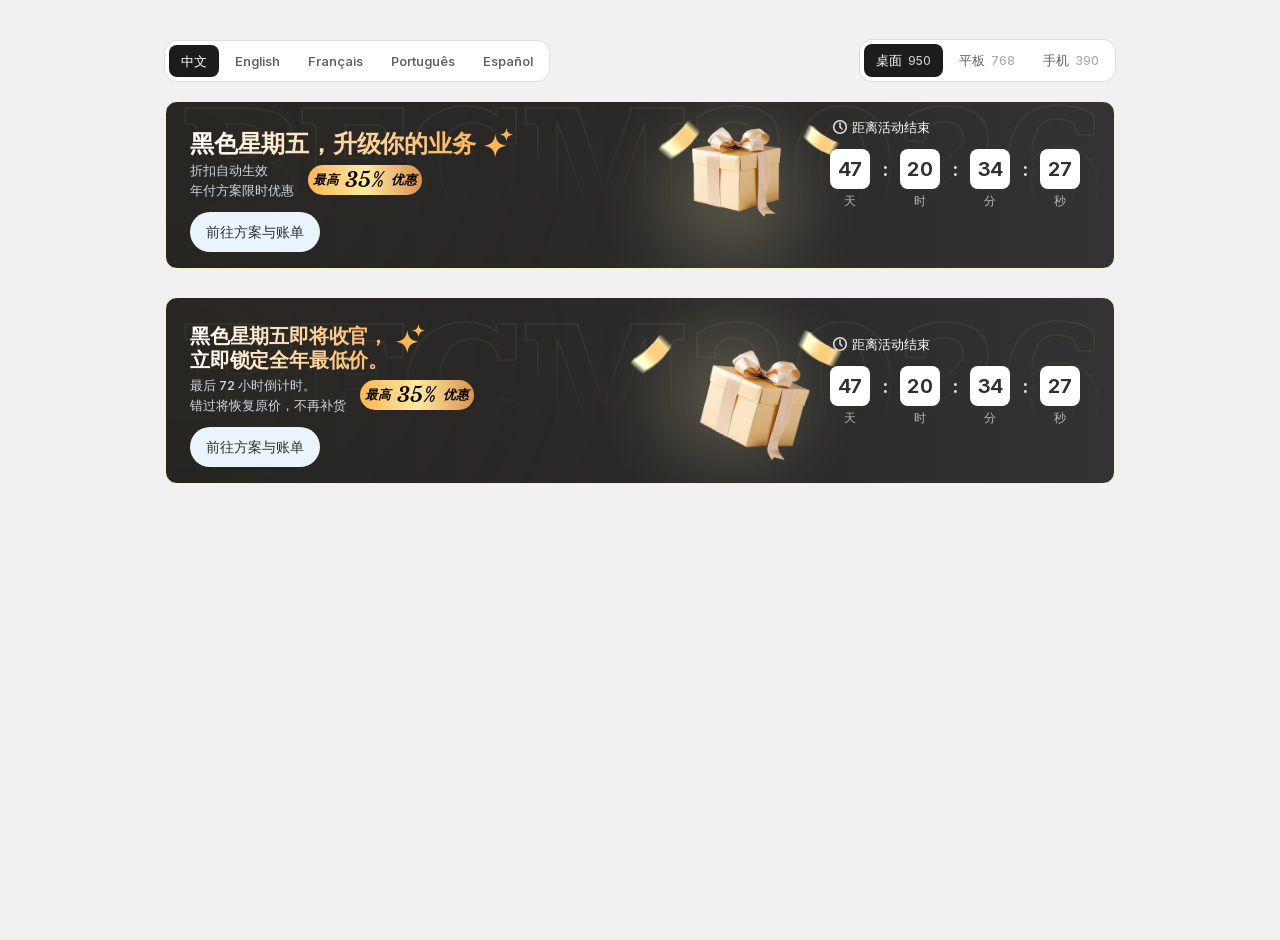
==== banner.html @ 5d7c4c46 "Serve the BFCM landing page at / and keep the countdown banner. Vercel publishes the repository root" ====
<!DOCTYPE html>
<html lang="zh-Hans">
<head>
  <meta charset="utf-8">
  <meta name="viewport" content="width=device-width, initial-scale=1">
  <title>BFCM 2026</title>
  <link rel="stylesheet" href="assets/fonts/fonts.css">
  <style>
    :root {
      --page: #f1f1f1;
      --ink: #1c1c1c;
      --ink-2: #333333;
      --text: #303030;
      --muted: #b5b5b5;
      --sub-cool: #cbd5e1;
      --colon: #e3e3e3;
      --gold: #ffb657;
      --gold-mid: #ffe99d;
      --gold-deep: #db9350;
      --font: Inter, "PingFang SC", "Hiragino Sans GB", "Noto Sans SC", "Microsoft YaHei", sans-serif;
    }

    * { box-sizing: border-box; }

    body {
      margin: 0;
      min-height: 100vh;
      background: var(--page);
      color: var(--text);
      font-family: var(--font);
      -webkit-font-smoothing: antialiased;
      -moz-osx-font-smoothing: grayscale;
    }

    .sr-only {
      position: absolute;
      width: 1px;
      height: 1px;
      padding: 0;
      margin: -1px;
      overflow: hidden;
      clip: rect(0, 0, 0, 0);
      white-space: nowrap;
      border: 0;
    }

    .chrome,
    .page {
      width: min(950px, calc(100% - 32px));
      margin-left: auto;
      margin-right: auto;
    }

    .chrome { margin-top: 40px; }

    .page {
      margin-top: 20px;
      padding-bottom: 72px;
    }

    .page[data-adapt="tablet"] { width: min(768px, calc(100% - 32px)); }
    .page[data-adapt="mobile"] { width: min(390px, calc(100% - 32px)); }

    .toolbar {
      display: flex;
      flex-wrap: wrap;
      align-items: center;
      justify-content: space-between;
      gap: 12px 16px;
    }

    .tabs {
      display: flex;
      flex-wrap: nowrap;
      gap: 4px;
      width: max-content;
      max-width: 100%;
      margin: 0;
      padding: 4px;
      overflow-x: auto;
      background: #fff;
      border-radius: 12px;
      box-shadow: 0 0 0 1px rgba(0, 0, 0, 0.08);
      scrollbar-width: none;
    }

    .tabs::-webkit-scrollbar { display: none; }

    .tabs button {
      appearance: none;
      border: 0;
      background: transparent;
      color: #616161;
      font-family: inherit;
      font-weight: 550;
      font-size: 13px;
      line-height: 20px;
      flex: none;
      padding: 6px 12px;
      border-radius: 8px;
      cursor: pointer;
    }

    .tabs button:hover:not([aria-selected="true"]) {
      background: rgba(0, 0, 0, 0.05);
      color: var(--text);
    }

    .tabs button[aria-selected="true"] {
      background: var(--ink);
      color: #fff;
    }

    .adapt-size {
      margin-left: 6px;
      font-weight: 450;
      font-size: 12px;
      letter-spacing: 0;
      opacity: 0.55;
    }

    .tabs button[aria-selected="true"] .adapt-size { opacity: 0.78; }

    .tabs button:focus-visible {
      outline: 2px solid var(--ink);
      outline-offset: 2px;
    }

    .stack {
      display: flex;
      flex-direction: column;
      gap: 28px;
    }

    .banner {
      container-type: inline-size;
      container-name: banner;
      position: relative;
      overflow: hidden;
      border-radius: 12px;
      border: 1px solid #fff0bf;
      background: linear-gradient(90deg, #1c1c1c 0%, #333333 100%);
    }

    .glow {
      position: absolute;
      pointer-events: none;
      z-index: 0;
    }

    .glow-left {
      width: 780px;
      height: 780px;
      left: -340px;
      top: -300px;
    }

    .glow-center {
      width: 240px;
      height: 240px;
      left: 42%;
      top: -30px;
    }

    .watermark {
      position: absolute;
      z-index: 1;
      left: 50%;
      top: -4.1cqw;
      transform: translateX(-50%);
      margin: 0;
      font-family: Kameron, "Times New Roman", serif;
      font-weight: 700;
      font-size: 19.035cqw;
      line-height: 1.2;
      letter-spacing: -0.037em;
      white-space: nowrap;
      color: transparent;
      -webkit-text-stroke: 0.22cqw #ffffa2;
      opacity: 0.06;
      pointer-events: none;
      user-select: none;
      -webkit-mask-image: linear-gradient(to bottom, #000 0%, #000 18.6%, transparent 71.5%);
      mask-image: linear-gradient(to bottom, #000 0%, #000 18.6%, transparent 71.5%);
    }

    .banner-b .watermark { top: -2cqw; }

    .banner-body {
      position: relative;
      z-index: 3;
      display: flex;
      flex-direction: column;
      align-items: flex-start;
      gap: 12px;
      padding: 16px;
    }

    .copy {
      position: relative;
      z-index: 3;
      display: flex;
      flex-direction: column;
      align-items: flex-start;
      width: 100%;
      max-width: 100%;
      min-width: 0;
    }

    .art {
      position: relative;
      z-index: 2;
      width: 100%;
      height: 140px;
      pointer-events: none;
    }

    .title-line {
      display: flex;
      align-items: flex-start;
      gap: 8px;
      min-width: 0;
      max-width: 100%;
    }

    .title {
      margin: 0;
      min-width: 0;
      font-weight: 700;
      font-size: 24px;
      line-height: 32px;
      letter-spacing: -0.2px;
      background: linear-gradient(90deg, #ffffff 0%, var(--gold) 100%);
      -webkit-background-clip: text;
      background-clip: text;
      -webkit-text-fill-color: transparent;
      color: transparent;
    }

    .banner-b .title {
      font-weight: 650;
      font-size: 20px;
      line-height: 24px;
      white-space: pre-line;
    }

    .sparkle {
      display: block;
      width: 29px;
      height: 29px;
      flex: none;
    }

    .offer-row {
      display: flex;
      flex-wrap: wrap;
      align-items: center;
      justify-content: flex-start;
      gap: 14px;
      width: 100%;
      max-width: 100%;
      min-width: 0;
    }

    .banner-b .offer-row { margin-top: 3px; }

    .sub {
      margin: 0;
      display: block;
      flex: 0 1 auto;
      width: auto;
      max-width: 100%;
      min-width: 0;
      color: #cbd5e1;
      font-weight: 550;
      font-size: 13px;
      line-height: 20px;
    }

    .sub-line {
      display: block;
      max-width: 100%;
      min-width: 0;
    }

    @container banner (min-width: 700px) {
      .offer-row { flex-wrap: nowrap; }
    }

    .offer {
      display: inline-flex;
      align-items: center;
      justify-content: center;
      flex: none;
      gap: 6.316px;
      padding: 1.263px 5.053px;
      border-radius: 18.316px;
      background: linear-gradient(90deg, var(--gold) 0%, var(--gold-mid) 50%, var(--gold-deep) 100%);
      color: #000;
      font-family: "Libre Baskerville", "Songti SC", "Noto Serif SC", serif;
      font-style: italic;
      font-weight: 700;
      font-size: 12.632px;
      line-height: 28.421px;
      white-space: nowrap;
    }

    .offer span:empty { display: none; }

    .offer-num {
      font-size: 20.211px;
      line-height: 28.421px;
    }

    .gift,
    .piece {
      position: absolute;
      display: block;
      object-fit: contain;
    }

    .gift {
      left: 50%;
      top: 50%;
      width: 120px;
      height: 120px;
      transform: translate(-50%, -50%);
    }

    .banner-b .gift {
      width: 128px;
      height: 128px;
      transform: translate(-50%, -50%) rotate(15deg);
    }

    .piece-a {
      left: calc(50% - 74px);
      top: 22px;
      width: 42px;
      height: 40px;
    }

    .piece-b {
      left: calc(50% + 28px);
      top: 16px;
      width: 36.12px;
      height: 33.98px;
      transform: rotate(75deg);
    }

    .banner-b .piece-b {
      width: 43.46px;
      height: 40.88px;
    }

    .timer {
      position: relative;
      z-index: 3;
      display: flex;
      flex-direction: column;
      gap: 12px;
      width: max-content;
      max-width: 100%;
    }

    .timer-label {
      display: flex;
      align-items: center;
      gap: 2px;
      color: #fff;
      font-weight: 550;
      font-size: 13px;
      line-height: 20px;
      white-space: nowrap;
    }

    .timer-label img {
      width: 20px;
      height: 20px;
      flex: none;
    }

    .clock {
      display: flex;
      flex-direction: column;
      gap: 4px;
    }

    .ticks,
    .units {
      display: grid;
      grid-template-columns: 40px 30px 40px 30px 40px 30px 40px;
      align-items: center;
    }

    .tick {
      display: grid;
      place-items: center;
      width: 40px;
      height: 40px;
      border-radius: 8px;
      background: #fff;
      color: var(--text);
      font-weight: 650;
      font-size: 20px;
      line-height: 24px;
      letter-spacing: -0.2px;
      font-variant-numeric: tabular-nums;
    }

    .colon {
      text-align: center;
      color: var(--colon);
      font-weight: 650;
      font-size: 20px;
      line-height: 24px;
      letter-spacing: -0.2px;
    }

    .units span {
      text-align: center;
      color: var(--muted);
      font-weight: 450;
      font-size: 12px;
      line-height: 16px;
    }

    @container banner (max-width: 699px) {
      .ticks,
      .units {
        grid-template-columns: 34px 16px 34px 16px 34px 16px 34px;
      }

      .tick {
        width: 34px;
        height: 34px;
        font-size: 16px;
        border-radius: 7px;
      }

      .colon { font-size: 16px; }

      .art {
        position: absolute;
        top: auto;
        left: auto;
        right: 0;
        bottom: 0;
        width: 180px;
        height: 140px;
      }

      .banner-b .art { right: 8px; bottom: 18px; }
    }

    @container banner (min-width: 700px) and (max-width: 919px) {
      .banner-body {
        display: grid;
        grid-template-columns: minmax(0, 1fr) 108px 250px;
        grid-template-areas: "copy art timer";
        align-items: center;
        column-gap: 10px;
        row-gap: 0;
        padding: 18px 16px 18px 20px;
      }

      .copy { grid-area: copy; width: auto; }
      .banner-b .copy { padding-right: 8px; }
      .art {
        grid-area: art;
        width: 108px;
        height: 120px;
        justify-self: center;
      }
      .timer { grid-area: timer; justify-self: end; }

      .gift { width: 100px; height: 100px; }
      .banner-b .gift { width: 108px; height: 108px; }

      .piece-a {
        left: -4px;
        top: 22px;
        width: 32px;
        height: 30px;
      }

      .piece-b {
        left: auto;
        right: -6px;
        top: 10px;
        width: 30px;
        height: 28px;
      }

      .banner-b .piece-b { width: 34px; height: 32px; }
    }

    @container banner (min-width: 920px) {
      .banner-body {
        display: block;
        min-height: 124px;
        padding: 26px 24px 16px;
      }

      .banner-b .banner-body { min-height: 163px; }

      .banner-a .copy { max-width: 454px; }
      .banner-b .copy { max-width: 428px; }
      .banner-a .title { white-space: nowrap; }

      .glow-left {
        width: 982px;
        height: 982px;
        left: -467px;
        top: -434px;
      }

      .glow-center {
        width: 288px;
        height: 288px;
        left: 419px;
        top: -48px;
      }

      .art {
        position: absolute;
        inset: 0;
        width: auto;
        height: auto;
      }

      .timer {
        position: absolute;
        top: 15px;
        right: 34px;
        width: 250px;
      }

      .banner-b .timer { top: 36px; }

      .banner-a .gift {
        left: 506px;
        top: 3px;
        width: 128px;
        height: 128px;
        transform: none;
      }

      .banner-a .piece-a {
        left: 492px;
        top: 18px;
        width: 42px;
        height: 40px;
        transform: none;
      }

      .banner-a .piece-b {
        left: 637.42px;
        top: 21.15px;
        right: auto;
        width: 36.12px;
        height: 33.98px;
        transform: rotate(75deg);
      }

      .banner-b .gift {
        left: 517.44px;
        top: 30.18px;
        width: 143.98px;
        height: 143.98px;
        transform: rotate(15deg);
      }

      .banner-b .piece-a {
        left: 464px;
        top: 36px;
        width: 42px;
        height: 40px;
        transform: none;
      }

      .banner-b .piece-b {
        left: 632.13px;
        top: 29.84px;
        right: auto;
        width: 43.46px;
        height: 40.88px;
        transform: rotate(75deg);
      }
    }

    .banner-cta {
      appearance: none;
      position: relative;
      z-index: 4;
      display: inline-block;
      max-width: 100%;
      margin-top: 12px;
      padding: 10px 16px;
      border: 0;
      border-radius: 999px;
      background: #eaf4ff;
      color: #303030;
      font-family: inherit;
      font-weight: 550;
      font-size: 14px;
      line-height: 20px;
      text-align: center;
      white-space: normal;
      cursor: pointer;
    }

    .banner-cta:hover { background: #dcedff; }

    .banner-cta:focus-visible {
      outline: 2px solid #ffb657;
      outline-offset: 2px;
    }

    @container banner (max-width: 420px) {
      .banner-cta { margin-top: 10px; margin-bottom: 6px; }
    }

    body.modal-open { overflow: hidden; }

    .modal {
      position: fixed;
      inset: 0;
      z-index: 30;
      display: grid;
      place-items: center;
      padding: 16px;
    }

    .modal[hidden] { display: none; }

    .modal-backdrop {
      position: absolute;
      inset: 0;
      background: rgba(12, 12, 12, 0.62);
    }

    .modal-panel {
      container-type: inline-size;
      container-name: modal;
      position: relative;
      z-index: 1;
      display: flex;
      flex-direction: column;
      width: min(620px, 100%);
      max-height: calc(100vh - 32px);
      max-height: calc(100dvh - 32px);
      overflow: hidden;
      border-radius: 20px;
      background: linear-gradient(180deg, #1a1a1a 0%, #353535 100%);
      box-shadow:
        0 20px 20px -8px rgba(26, 26, 26, 0.28),
        inset 0 1px 0 rgba(204, 204, 204, 0.5),
        inset 0 -1px 0 rgba(0, 0, 0, 0.17),
        inset 1px 0 0 rgba(0, 0, 0, 0.13),
        inset -1px 0 0 rgba(0, 0, 0, 0.17);
      color: #fff;
    }

    body[data-adapt="mobile"] .modal-panel {
      width: min(358px, 100%);
    }

    .modal-mark {
      position: absolute;
      z-index: 0;
      left: 50%;
      top: -55px;
      transform: translateX(-50%);
      margin: 0;
      font-family: Kameron, "Times New Roman", serif;
      font-weight: 700;
      font-size: 217.568px;
      line-height: 261.082px;
      letter-spacing: -8.05px;
      white-space: nowrap;
      color: transparent;
      -webkit-text-stroke: 2.5px #ffffa2;
      opacity: 0.1;
      pointer-events: none;
      user-select: none;
    }

    .modal-glow {
      position: absolute;
      z-index: 0;
      left: 0;
      top: calc(50% - 303px);
      width: 0;
      height: 0;
      pointer-events: none;
    }

    .modal-glow img {
      position: absolute;
      max-width: none;
      transform: translate(-50%, -50%);
    }

    .modal-close {
      position: absolute;
      z-index: 3;
      top: 12px;
      right: 12px;
      display: grid;
      place-items: center;
      width: 28px;
      height: 28px;
      padding: 4px;
      border: 0;
      border-radius: 8px;
      background: transparent;
      cursor: pointer;
    }

    .modal-close img { display: block; }

    .modal-close:hover { background: rgba(255, 255, 255, 0.08); }

    .modal-close:focus-visible {
      outline: 2px solid #fff;
      outline-offset: 2px;
    }

    .modal-scroll {
      position: relative;
      z-index: 1;
      display: flex;
      flex-direction: column;
      align-items: center;
      gap: 24px;
      min-height: 0;
      overflow: auto;
      overscroll-behavior: contain;
      padding: 40px 32px;
    }

    .modal-panel[data-variant="live"] [data-panel="ending"],
    .modal-panel[data-variant="ending"] [data-panel="live"] {
      display: none;
    }

    .modal-live,
    .modal-ending {
      display: flex;
      flex-direction: column;
      align-items: center;
      width: 100%;
    }

    .modal-live { gap: 16px; }
    .modal-ending { gap: 4px; }

    .modal-head {
      display: flex;
      flex-direction: column;
      align-items: center;
      width: 100%;
    }

    .modal-head-live { gap: 8px; }

    .modal-title {
      display: flex;
      flex-direction: column;
      align-items: center;
      max-width: 100%;
      margin: 0;
      font-weight: 700;
      font-size: 30px;
      line-height: 40px;
      letter-spacing: -0.3px;
      text-align: center;
      color: #fff;
    }

    .modal-title-row {
      display: flex;
      flex-wrap: wrap;
      align-items: center;
      justify-content: center;
      column-gap: 6px;
      row-gap: 0;
      max-width: 100%;
    }

    .modal-title-row .sparkle { margin-top: 0; }

    .modal-gold {
      background-image: linear-gradient(90deg, #ffe99d 0%, #db9350 100%);
      -webkit-background-clip: text;
      background-clip: text;
      -webkit-text-fill-color: transparent;
      color: transparent;
    }

    .modal-pill {
      display: inline-flex;
      align-items: center;
      justify-content: center;
      border-radius: 29px;
      background: linear-gradient(90deg, var(--gold) 0%, var(--gold-mid) 50%, var(--gold-deep) 100%);
      color: #303030;
      text-align: center;
    }

    .modal-pill-live {
      position: relative;
      padding: 11.174px 13.968px 6.984px;
      border-radius: 40.506px;
      font-weight: 700;
      font-size: 13px;
      line-height: 17px;
    }

    .modal-pill-end {
      padding: 4px 10px;
      font-weight: 550;
      font-size: 13px;
      line-height: 20px;
    }

    .modal-badge-img { display: block; }

    html[lang="en"] .modal-live-badge-text {
      position: absolute;
      width: 1px;
      height: 1px;
      padding: 0;
      margin: -1px;
      overflow: hidden;
      clip: rect(0, 0, 0, 0);
      white-space: nowrap;
      border: 0;
    }

    html:not([lang="en"]) .modal-badge-img { display: none; }

    html:not([lang="en"]) .modal-pill-live {
      padding: 9px 16px;
      border-radius: 40.506px;
      font-weight: 700;
      font-size: 16px;
      line-height: 24px;
    }

    .modal-copy {
      max-width: 556px;
      margin: 0;
      color: rgba(203, 213, 225, 0.9);
      font-weight: 450;
      font-size: 13px;
      line-height: 20px;
      text-align: center;
    }

    .modal-card {
      display: flex;
      flex-direction: column;
      align-items: center;
      gap: 6px;
      width: 100%;
      padding: 16px;
      border: 0;
      border-radius: 12px;
      background: rgba(255, 255, 255, 0.04);
      box-shadow: inset 0 0 0 1px rgba(255, 255, 255, 0.09);
    }

    .modal-card-label {
      margin: 0;
      color: rgba(203, 213, 225, 0.9);
      font-weight: 450;
      font-size: 13px;
      line-height: 20px;
      text-align: center;
    }

    .modal-clock {
      display: grid;
      grid-template-columns: 56px 30px 56px 30px 56px 30px 56px;
      align-items: center;
      justify-content: center;
      justify-items: center;
      row-gap: 6px;
      max-width: 100%;
    }

    .modal-tick {
      display: grid;
      place-items: center;
      width: 56px;
      height: 56px;
      border-radius: 8px;
      background: #fff;
      color: #303030;
      font-weight: 700;
      font-size: 30px;
      line-height: 40px;
      letter-spacing: -0.3px;
      font-variant-numeric: tabular-nums;
    }

    .modal-colon {
      color: #e3e3e3;
      font-weight: 650;
      font-size: 20px;
      line-height: 24px;
      letter-spacing: -0.2px;
    }

    .modal-unit {
      color: #b5b5b5;
      font-weight: 450;
      font-size: 12px;
      line-height: 16px;
      text-align: center;
    }

    .modal-actions {
      display: flex;
      flex-wrap: wrap;
      align-items: center;
      justify-content: center;
      gap: 16px;
      width: 100%;
    }

    .modal-later,
    .modal-go {
      appearance: none;
      max-width: 100%;
      padding: 12px 16px;
      white-space: normal;
      border: 0;
      border-radius: 999px;
      font-family: inherit;
      font-weight: 550;
      font-size: 14px;
      line-height: 20px;
      text-align: center;
      cursor: pointer;
    }

    .modal-later {
      background: transparent;
      color: #b5b5b5;
    }

    .modal-later:hover { background: rgba(255, 255, 255, 0.06); color: #fff; }

    .modal-go {
      background: #eaf4ff;
      color: #303030;
    }

    .modal-go:hover { background: #dcedff; }

    .modal-later:focus-visible,
    .modal-go:focus-visible {
      outline: 2px solid #ffb657;
      outline-offset: 2px;
    }

    @container modal (max-width: 520px) {
      .modal-scroll { padding: 36px 16px 20px; }
      .modal-title {
        font-size: 24px;
        line-height: 32px;
        letter-spacing: -0.24px;
      }
      .modal-clock {
        grid-template-columns: 46px 14px 46px 14px 46px 14px 46px;
      }
      .modal-tick {
        width: 46px;
        height: 46px;
        font-size: 22px;
        line-height: 28px;
        border-radius: 7px;
      }
      .modal-copy br { display: none; }
    }
  </style>
</head>
<body>
  <header class="chrome">
    <h1 class="sr-only">BFCM 2026</h1>
    <div class="toolbar">
      <div class="tabs" role="tablist" aria-label="Language">
        <button type="button" role="tab" id="tab-zh" data-lang="zh" aria-selected="true" aria-controls="banners">中文</button>
        <button type="button" role="tab" id="tab-en" data-lang="en" aria-selected="false" aria-controls="banners" tabindex="-1">English</button>
        <button type="button" role="tab" id="tab-fr" data-lang="fr" aria-selected="false" aria-controls="banners" tabindex="-1">Français</button>
        <button type="button" role="tab" id="tab-pt" data-lang="pt" aria-selected="false" aria-controls="banners" tabindex="-1">Português</button>
        <button type="button" role="tab" id="tab-es" data-lang="es" aria-selected="false" aria-controls="banners" tabindex="-1">Español</button>
      </div>
      <div class="tabs" role="tablist" aria-label="适配">
        <button type="button" role="tab" id="adapt-desktop" data-adapt="desktop" aria-selected="true" aria-controls="banners">桌面<span class="adapt-size">950</span></button>
        <button type="button" role="tab" id="adapt-tablet" data-adapt="tablet" aria-selected="false" aria-controls="banners" tabindex="-1">平板<span class="adapt-size">768</span></button>
        <button type="button" role="tab" id="adapt-mobile" data-adapt="mobile" aria-selected="false" aria-controls="banners" tabindex="-1">手机<span class="adapt-size">390</span></button>
      </div>
    </div>
  </header>
  <main class="page" id="banners" data-adapt="desktop">
    <div class="stack">
      <article class="banner banner-a">
        <img class="glow glow-left" src="assets/glow-left.svg" alt="">
        <img class="glow glow-center" src="assets/glow-center.svg" alt="">
        <p class="watermark" aria-hidden="true">BFCM2026</p>
        <div class="banner-body">
          <div class="copy">
            <div class="title-line">
              <h2 class="title" data-t="a.title"></h2>
              <img class="sparkle" src="assets/sparkle.svg" alt="" width="29" height="29">
            </div>
            <div class="offer-row">
              <p class="sub">
                <span class="sub-line" data-t="a.sub1"></span>
                <span class="sub-line" data-t="a.sub2"></span>
              </p>
              <span class="offer">
                <span data-t="offer.pre"></span>
                <span class="offer-num" data-t="offer.num"></span>
                <span data-t="offer.post"></span>
              </span>
            </div>
            <button type="button" class="banner-cta" data-modal="live" data-t="modal.cta"></button>
          </div>
          <div class="art" aria-hidden="true">
            <img class="gift" src="assets/gift.png" alt="">
            <img class="piece piece-a" src="assets/confetti.png" alt="">
            <img class="piece piece-b" src="assets/confetti.png" alt="">
          </div>
          <div class="timer">
            <div class="timer-label">
              <img src="assets/clock.svg" alt="">
              <span data-t="timer"></span>
            </div>
            <div class="clock">
              <div class="ticks">
                <b class="tick" data-part="d">47</b>
                <span class="colon">:</span>
                <b class="tick" data-part="h">20</b>
                <span class="colon">:</span>
                <b class="tick" data-part="m">34</b>
                <span class="colon">:</span>
                <b class="tick" data-part="s">29</b>
              </div>
              <div class="units">
                <span data-t="units.d"></span>
                <span></span>
                <span data-t="units.h"></span>
                <span></span>
                <span data-t="units.m"></span>
                <span></span>
                <span data-t="units.s"></span>
              </div>
            </div>
          </div>
        </div>
      </article>

      <article class="banner banner-b">
        <img class="glow glow-left" src="assets/glow-left.svg" alt="">
        <img class="glow glow-center" src="assets/glow-center.svg" alt="">
        <p class="watermark" aria-hidden="true">BFCM2026</p>
        <div class="banner-body">
          <div class="copy">
            <div class="title-line">
              <h2 class="title" data-t="b.title"></h2>
              <img class="sparkle" src="assets/sparkle.svg" alt="" width="29" height="29">
            </div>
            <div class="offer-row">
              <p class="sub">
                <span class="sub-line" data-t="b.sub1"></span>
                <span class="sub-line" data-t="b.sub2"></span>
              </p>
              <span class="offer">
                <span data-t="offer.pre"></span>
                <span class="offer-num" data-t="offer.num"></span>
                <span data-t="offer.post"></span>
              </span>
            </div>
            <button type="button" class="banner-cta" data-modal="ending" data-t="modal.cta"></button>
          </div>
          <div class="art" aria-hidden="true">
            <img class="gift" src="assets/gift.png" alt="">
            <img class="piece piece-a" src="assets/confetti.png" alt="">
            <img class="piece piece-b" src="assets/confetti.png" alt="">
          </div>
          <div class="timer">
            <div class="timer-label">
              <img src="assets/clock.svg" alt="">
              <span data-t="timer"></span>
            </div>
            <div class="clock">
              <div class="ticks">
                <b class="tick" data-part="d">47</b>
                <span class="colon">:</span>
                <b class="tick" data-part="h">20</b>
                <span class="colon">:</span>
                <b class="tick" data-part="m">34</b>
                <span class="colon">:</span>
                <b class="tick" data-part="s">29</b>
              </div>
              <div class="units">
                <span data-t="units.d"></span>
                <span></span>
                <span data-t="units.h"></span>
                <span></span>
                <span data-t="units.m"></span>
                <span></span>
                <span data-t="units.s"></span>
              </div>
            </div>
          </div>
        </div>
      </article>
    </div>
  </main>

  <div class="modal" id="plan-modal" hidden>
    <div class="modal-backdrop" data-close></div>
    <div class="modal-panel" role="dialog" aria-modal="true" aria-labelledby="modal-title-live" tabindex="-1" data-variant="live">
      <p class="modal-mark" aria-hidden="true">BFCM</p>
      <div class="modal-glow" aria-hidden="true">
        <img src="assets/modal-glow.svg" alt="">
      </div>
      <button type="button" class="modal-close" data-close>
        <img src="assets/modal-close.svg" alt="">
        <span class="sr-only" data-t="modal.close"></span>
      </button>
      <div class="modal-scroll">
        <div class="modal-live" data-panel="live">
          <div class="modal-head modal-head-live">
            <h2 class="modal-title" id="modal-title-live">
              <span data-t="modal.live.eyebrow"></span>
              <span class="modal-title-row">
                <span class="modal-gold" data-t="modal.live.offer"></span>
                <img class="sparkle" src="assets/sparkle.svg" alt="" width="29" height="29">
                <span data-t="modal.live.tail"></span>
              </span>
            </h2>
            <span class="modal-pill modal-pill-live">
              <img class="modal-badge-img" src="assets/modal-badge.svg" alt="">
              <span class="modal-live-badge-text" data-t="modal.live.badge"></span>
            </span>
          </div>
          <p class="modal-copy">
            <span data-t="modal.live.body1"></span><br>
            <span data-t="modal.live.body2"></span>
          </p>
        </div>

        <div class="modal-ending" data-panel="ending">
          <h2 class="modal-title" id="modal-title-ending">
            <span class="modal-title-row">
              <span class="modal-gold" data-t="modal.end.offer"></span>
              <img class="sparkle" src="assets/sparkle.svg" alt="" width="29" height="29">
            </span>
            <span data-t="modal.end.tail"></span>
          </h2>
          <span class="modal-pill modal-pill-end" data-t="modal.end.badge"></span>
          <p class="modal-copy">
            <span data-t="modal.end.body1"></span><br>
            <span data-t="modal.end.body2"></span>
          </p>
        </div>

        <div class="modal-card" data-panel="ending">
          <p class="modal-card-label" data-t="timer"></p>
          <div class="modal-clock">
            <b class="modal-tick" data-part="d">47</b>
            <span class="modal-colon">:</span>
            <b class="modal-tick" data-part="h">20</b>
            <span class="modal-colon">:</span>
            <b class="modal-tick" data-part="m">34</b>
            <span class="modal-colon">:</span>
            <b class="modal-tick" data-part="s">29</b>
            <span class="modal-unit" data-t="units.d"></span>
            <span></span>
            <span class="modal-unit" data-t="units.h"></span>
            <span></span>
            <span class="modal-unit" data-t="units.m"></span>
            <span></span>
            <span class="modal-unit" data-t="units.s"></span>
          </div>
        </div>

        <div class="modal-actions">
          <button type="button" class="modal-later" data-close data-t="modal.later"></button>
          <button type="button" class="modal-go" data-t="modal.cta"></button>
        </div>
      </div>
    </div>
  </div>

  <script>
    const copy = {
      zh: {
        offer: { pre: "最高", num: "35%", post: "优惠" },
        timer: "距离活动结束",
        units: { d: "天", h: "时", m: "分", s: "秒" },
        a: {
          title: "黑色星期五，升级你的业务",
          sub1: "折扣自动生效",
          sub2: "年付方案限时优惠"
        },
        b: {
          title: "黑色星期五即将收官，\n立即锁定全年最低价。",
          sub1: "最后 72 小时倒计时。",
          sub2: "错过将恢复原价，不再补货"
        },
        modal: {
          cta: "前往方案与账单",
          later: "稍后再处理",
          close: "关闭",
          live: {
            eyebrow: "你的专属",
            offer: "黑色星期五优惠",
            tail: "现已上线",
            badge: "最高立减 25%",
            body1: "今年最大的限时优惠现已开放。",
            body2: "活动结束后价格将恢复原价，今年不会再有更大的折扣。"
          },
          end: {
            offer: "黑色星期五优惠",
            tail: "即将结束",
            badge: "最后机会 · BFCM2026",
            body1: "时间所剩无几，当前黑色星期五专属优惠即将到期。",
            body2: "活动结束后价格将恢复原价，今年不会再有更大的折扣。"
          }
        }
      },
      en: {
        offer: { pre: "UP TO", num: "35%", post: "OFF" },
        timer: "Time until the event ends",
        units: { d: "Days", h: "Hrs", m: "Min", s: "SECS" },
        a: {
          title: "Black Friday, upgrade your business",
          sub1: "Discount applied automatically",
          sub2: "Limited time offer for annual plan"
        },
        b: {
          title: "Black Friday is coming to a close,\nlock in the year's lowest price now.",
          sub1: "Last 72 hours countdown.",
          sub2: "Miss it and the price will revert to the original, no restocking"
        },
        modal: {
          cta: "Go to Plan & Billing",
          later: "Deal it later",
          close: "Close",
          live: {
            eyebrow: "Your exclusive",
            offer: "Black Friday offer",
            tail: "is now live",
            badge: "Up to 25% OFF",
            body1: "The biggest limited-time offer of the year is now available.",
            body2: "After the event ends, prices will return to normal, and there won't be a bigger discount this year."
          },
          end: {
            offer: "Black Friday offer",
            tail: "is ending soon",
            badge: "LAST CHANCE · BFCM2026",
            body1: "Time is running out; the current Black Friday exclusive offer will soon expire.",
            body2: "After the event ends, prices will return to normal, and there won't be any bigger discounts this year."
          }
        }
      },
      fr: {
        offer: { pre: "JUSQU'À", num: "−35%", post: "" },
        timer: "Temps restant avant la fin",
        units: { d: "Jours", h: "H", m: "Min", s: "Sec" },
        a: {
          title: "Black Friday, boostez votre activité",
          sub1: "Remise appliquée automatiquement",
          sub2: "Offre limitée au plan annuel"
        },
        b: {
          title: "Le Black Friday touche à sa fin,\nverrouillez le prix le plus bas de l'année.",
          sub1: "Compte à rebours des 72 dernières heures.",
          sub2: "Passé ce délai, retour au prix d'origine, sans réassort"
        },
        modal: {
          cta: "Accéder au plan et à la facturation",
          later: "Décider plus tard",
          close: "Fermer",
          live: {
            eyebrow: "En exclusivité",
            offer: "Offre Black Friday",
            tail: "est en ligne",
            badge: "Jusqu'à −25 %",
            body1: "La plus grande offre limitée de l'année est disponible.",
            body2: "Une fois l'événement terminé, les prix reviendront à la normale, et il n'y aura pas de remise plus importante cette année."
          },
          end: {
            offer: "Offre Black Friday",
            tail: "se termine bientôt",
            badge: "DERNIÈRE CHANCE · BFCM2026",
            body1: "Le temps presse : l'offre exclusive Black Friday expire bientôt.",
            body2: "Une fois l'événement terminé, les prix reviendront à la normale, et il n'y aura pas de remise plus importante cette année."
          }
        }
      },
      pt: {
        offer: { pre: "ATÉ", num: "35%", post: "OFF" },
        timer: "Tempo até ao fim do evento",
        units: { d: "Dias", h: "H", m: "Min", s: "Seg" },
        a: {
          title: "Black Friday, eleve o seu negócio",
          sub1: "Desconto aplicado automaticamente",
          sub2: "Oferta limitada no plano anual"
        },
        b: {
          title: "A Black Friday está a terminar,\ngarante já o preço mais baixo do ano.",
          sub1: "Contagem decrescente das últimas 72 horas.",
          sub2: "Se perder, o preço volta ao original, sem reposição"
        },
        modal: {
          cta: "Ir para Plano e faturação",
          later: "Decidir mais tarde",
          close: "Fechar",
          live: {
            eyebrow: "Em exclusivo",
            offer: "Oferta Black Friday",
            tail: "já está disponível",
            badge: "Até 25% de desconto",
            body1: "A maior oferta por tempo limitado do ano já está disponível.",
            body2: "Quando o evento terminar, os preços voltam ao normal e não haverá um desconto maior este ano."
          },
          end: {
            offer: "Oferta Black Friday",
            tail: "está a terminar",
            badge: "ÚLTIMA CHANCE · BFCM2026",
            body1: "O tempo está a esgotar-se: a oferta exclusiva de Black Friday expira em breve.",
            body2: "Quando o evento terminar, os preços voltam ao normal e não haverá um desconto maior este ano."
          }
        }
      },
      es: {
        offer: { pre: "HASTA", num: "35%", post: "OFF" },
        timer: "Tiempo hasta que termine",
        units: { d: "Días", h: "H", m: "Min", s: "Seg" },
        a: {
          title: "Black Friday, haz crecer tu negocio",
          sub1: "Descuento aplicado automáticamente",
          sub2: "Oferta limitada en el plan anual"
        },
        b: {
          title: "El Black Friday está por terminar,\nasegura ya el precio más bajo del año.",
          sub1: "Cuenta atrás de las últimas 72 horas.",
          sub2: "Si te lo pierdes, el precio vuelve al original y no se repone"
        },
        modal: {
          cta: "Ir a Plan y facturación",
          later: "Decidir más tarde",
          close: "Cerrar",
          live: {
            eyebrow: "En exclusiva",
            offer: "Oferta Black Friday",
            tail: "ya está activa",
            badge: "Hasta un 25% de descuento",
            body1: "La mayor oferta por tiempo limitado del año ya está disponible.",
            body2: "Cuando termine el evento, los precios volverán a la normalidad y no habrá un descuento mayor este año."
          },
          end: {
            offer: "Oferta Black Friday",
            tail: "está por terminar",
            badge: "ÚLTIMA OPORTUNIDAD · BFCM2026",
            body1: "Se acaba el tiempo: la oferta exclusiva de Black Friday caduca pronto.",
            body2: "Cuando termine el evento, los precios volverán a la normalidad y no habrá un descuento mayor este año."
          }
        }
      }
    };

    const htmlLang = { zh: "zh-Hans", en: "en", fr: "fr", pt: "pt", es: "es" };
    const tabs = [...document.querySelectorAll("[data-lang]")];
    const adaptTabs = [...document.querySelectorAll("[data-adapt]")];
    const stage = document.querySelector(".page");

    function lookup(obj, path) {
      return path.split(".").reduce((value, key) => value[key], obj);
    }

    function apply(lang) {
      const t = copy[lang];
      document.documentElement.lang = htmlLang[lang];
      document.querySelectorAll("[data-t]").forEach((node) => {
        node.textContent = lookup(t, node.dataset.t);
      });
      tabs.forEach((tab) => {
        const on = tab.dataset.lang === lang;
        tab.setAttribute("aria-selected", on ? "true" : "false");
        tab.tabIndex = on ? 0 : -1;
      });
      try { localStorage.setItem("bfcm-lang", lang); } catch (err) {}
    }

    function pad(n) {
      return String(n).padStart(2, "0");
    }

    let deadline;
    try {
      const saved = Number(sessionStorage.getItem("bfcm-deadline"));
      deadline = saved || 0;
      if (!deadline) {
        deadline = Date.now() + (((47 * 24 + 20) * 60 + 34) * 60 + 29) * 1000;
        sessionStorage.setItem("bfcm-deadline", String(deadline));
      }
    } catch (err) {
      deadline = Date.now() + (((47 * 24 + 20) * 60 + 34) * 60 + 29) * 1000;
    }

    function tick() {
      const remain = Math.max(0, deadline - Date.now());
      const total = Math.floor(remain / 1000);
      const parts = {
        d: Math.floor(total / 86400),
        h: Math.floor((total % 86400) / 3600),
        m: Math.floor((total % 3600) / 60),
        s: total % 60
      };
      document.querySelectorAll("[data-part]").forEach((node) => {
        node.textContent = pad(parts[node.dataset.part]);
      });
    }

    function bindTabs(list, select) {
      list.forEach((tab) => {
        tab.addEventListener("click", () => select(tab));
      });
      list[0].parentElement.addEventListener("keydown", (event) => {
        const keys = ["ArrowRight", "ArrowLeft", "Home", "End"];
        if (!keys.includes(event.key)) return;
        event.preventDefault();
        const current = list.findIndex((tab) => tab.getAttribute("aria-selected") === "true");
        let next = current;
        if (event.key === "ArrowRight") next = (current + 1) % list.length;
        if (event.key === "ArrowLeft") next = (current - 1 + list.length) % list.length;
        if (event.key === "Home") next = 0;
        if (event.key === "End") next = list.length - 1;
        list[next].focus();
        select(list[next]);
      });
    }

    function applyAdapt(adapt) {
      stage.dataset.adapt = adapt;
      document.body.dataset.adapt = adapt;
      adaptTabs.forEach((tab) => {
        const on = tab.dataset.adapt === adapt;
        tab.setAttribute("aria-selected", on ? "true" : "false");
        tab.tabIndex = on ? 0 : -1;
      });
      try { localStorage.setItem("bfcm-adapt", adapt); } catch (err) {}
    }

    bindTabs(tabs, (tab) => apply(tab.dataset.lang));
    bindTabs(adaptTabs, (tab) => applyAdapt(tab.dataset.adapt));

    let initial = "zh";
    let initialAdapt = "desktop";
    try {
      const stored = localStorage.getItem("bfcm-lang");
      if (stored && copy[stored]) initial = stored;
      const storedAdapt = localStorage.getItem("bfcm-adapt");
      if (storedAdapt && ["desktop", "tablet", "mobile"].includes(storedAdapt)) initialAdapt = storedAdapt;
    } catch (err) {}

    apply(initial);
    applyAdapt(initialAdapt);
    tick();
    setInterval(tick, 1000);

    const modal = document.getElementById("plan-modal");
    const panel = modal.querySelector(".modal-panel");
    let opener = null;

    function focusableInModal() {
      return [...panel.querySelectorAll("button")].filter((el) => el.getClientRects().length > 0);
    }

    function openModal(variant, button) {
      opener = button;
      panel.dataset.variant = variant;
      panel.setAttribute("aria-labelledby", variant === "ending" ? "modal-title-ending" : "modal-title-live");
      modal.hidden = false;
      document.body.classList.add("modal-open");
      panel.focus({ preventScroll: true });
    }

    function closeModal() {
      if (modal.hidden) return;
      modal.hidden = true;
      document.body.classList.remove("modal-open");
      if (opener && opener.isConnected) opener.focus();
      opener = null;
    }

    document.querySelectorAll("[data-modal]").forEach((button) => {
      button.addEventListener("click", () => openModal(button.dataset.modal, button));
    });

    modal.addEventListener("click", (event) => {
      if (event.target.closest("[data-close]")) closeModal();
    });

    document.addEventListener("keydown", (event) => {
      if (modal.hidden) return;
      if (event.key === "Escape") {
        event.preventDefault();
        closeModal();
        return;
      }
      if (event.key !== "Tab") return;
      const items = focusableInModal();
      if (!items.length) return;
      const first = items[0];
      const last = items[items.length - 1];
      if (event.shiftKey && document.activeElement === first) {
        event.preventDefault();
        last.focus();
      } else if (!event.shiftKey && document.activeElement === last) {
        event.preventDefault();
        first.focus();
      }
    });
  </script>
</body>
</html>
---- assets/fonts/fonts.css ----
@font-face {
  font-family: "Inter";
  font-style: normal;
  font-weight: 100 900;
  font-display: swap;
  src: url("inter.woff2") format("woff2");
}

@font-face {
  font-family: "Kameron";
  font-style: normal;
  font-weight: 700;
  font-display: swap;
  src: url("kameron.woff2") format("woff2");
}

@font-face {
  font-family: "Libre Baskerville";
  font-style: italic;
  font-weight: 700;
  font-display: swap;
  src: url("libre-baskerville-italic.woff2") format("woff2");
}
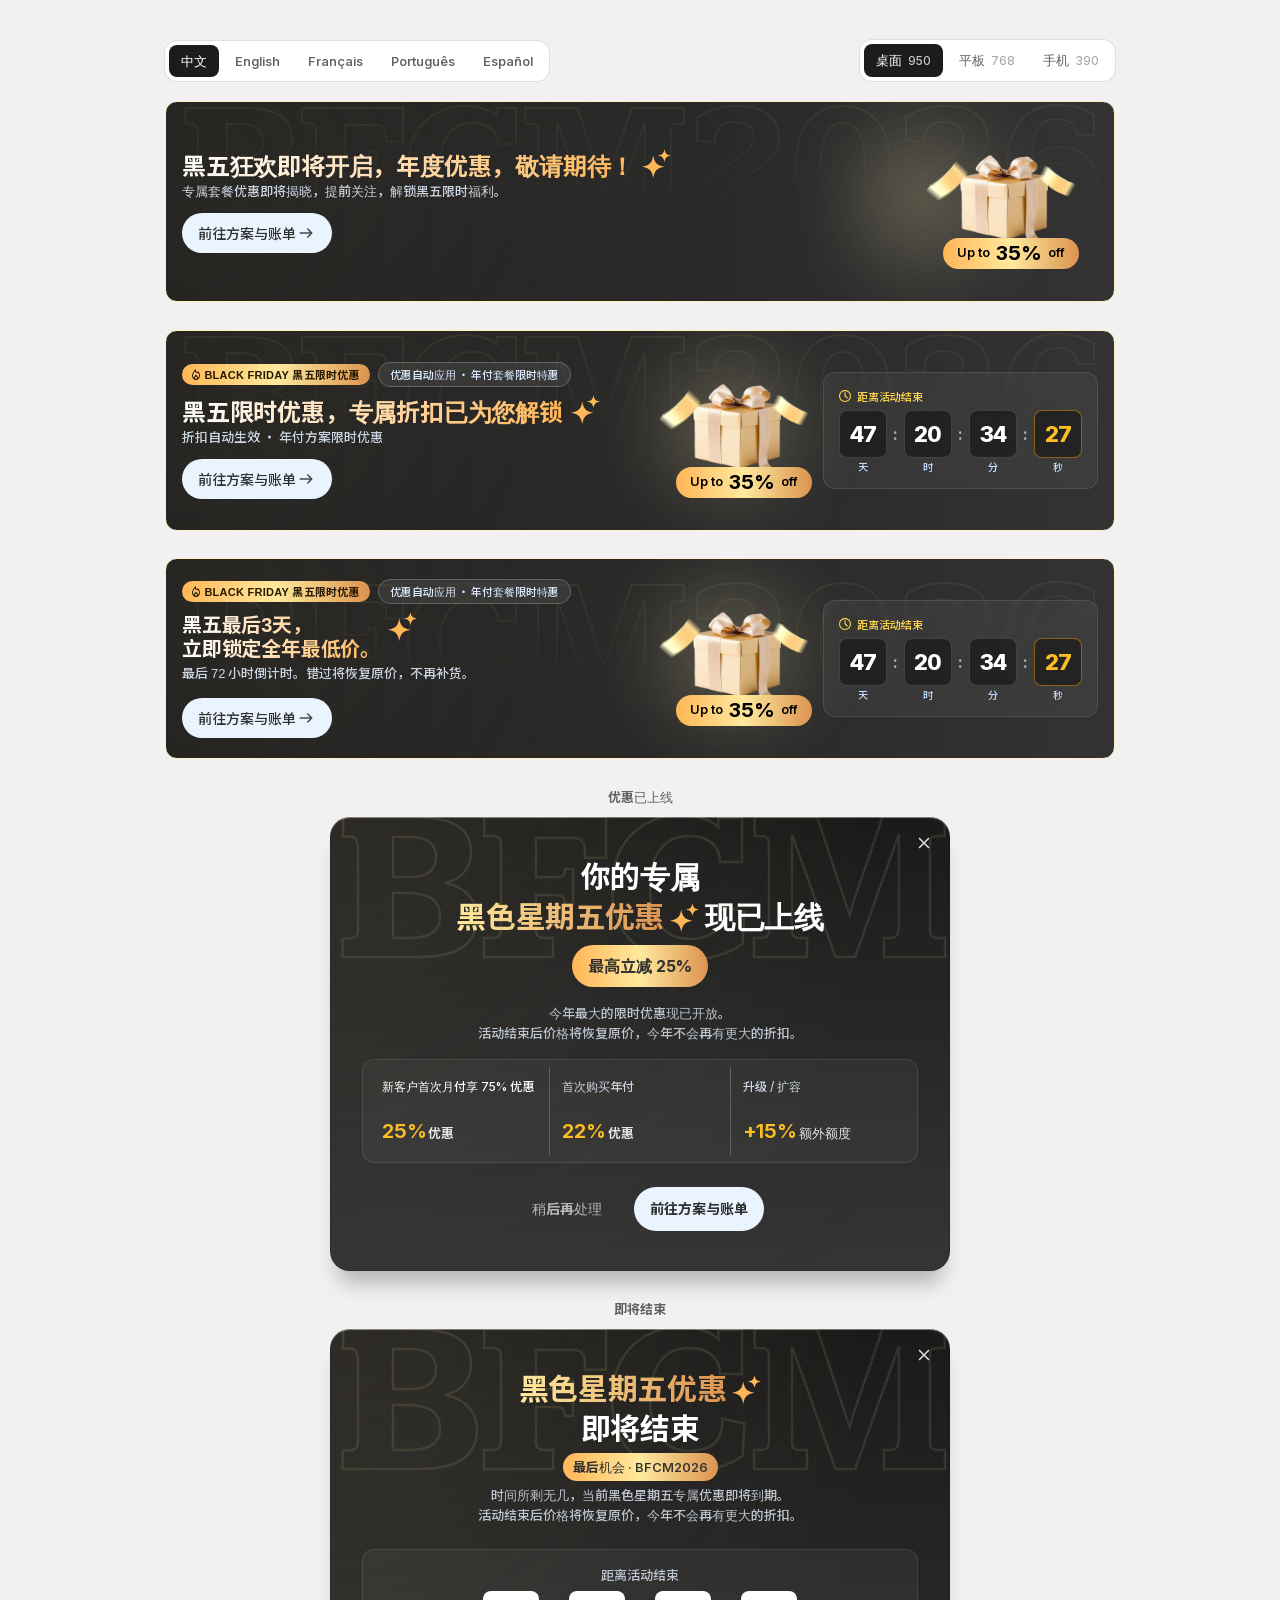
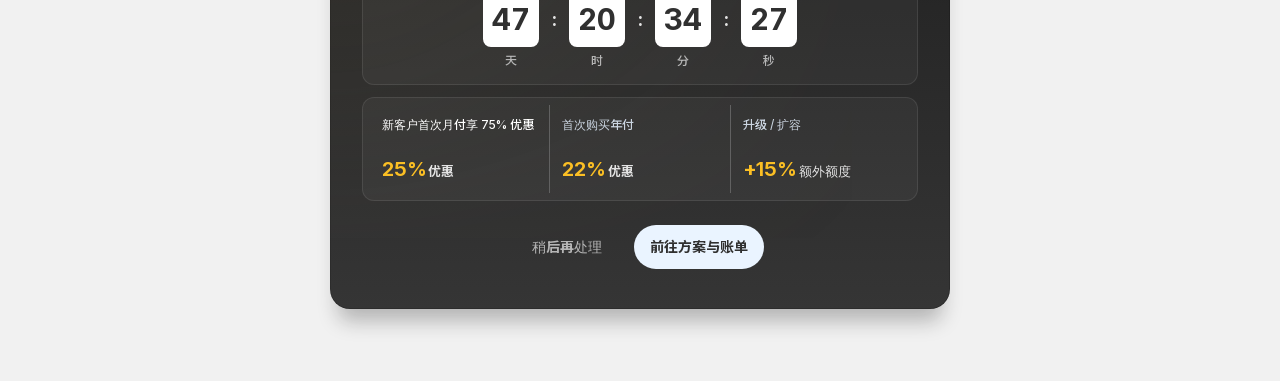
==== commit d5041757: "Add the peak-season section, bundle offer, and mobile layout so the Black Friday page matches the la" ====
--- a/banner.html
+++ b/banner.html
@@ -55,9 +55,10 @@
 
     .page {
       margin-top: 20px;
-      padding-bottom: 72px;
-    }
-
+      padding-bottom: 0;
+    }
+
+    .page[data-adapt="desktop"] { width: 950px; }
     .page[data-adapt="tablet"] { width: min(768px, calc(100% - 32px)); }
     .page[data-adapt="mobile"] { width: min(390px, calc(100% - 32px)); }
 
@@ -122,7 +123,7 @@
     .tabs button[aria-selected="true"] .adapt-size { opacity: 0.78; }
 
     .tabs button:focus-visible {
-      outline: 2px solid var(--ink);
+      outline: 2px solid var(--border-focus);
       outline-offset: 2px;
     }
 
@@ -140,6 +141,14 @@
       border-radius: 12px;
       border: 1px solid #fff0bf;
       background: linear-gradient(90deg, #1c1c1c 0%, #333333 100%);
+    }
+
+    .page[data-adapt="desktop"] .banner {
+      width: 100%;
+    }
+
+    .page[data-adapt="desktop"] .banner-body {
+      min-height: 198.5px;
     }
 
     .glow {
@@ -208,10 +217,14 @@
     }
 
     .art {
-      position: relative;
+      position: absolute;
       z-index: 2;
-      width: 100%;
-      height: 140px;
+      top: auto;
+      right: 12px;
+      bottom: 24px;
+      left: auto;
+      width: 136px;
+      height: 124px;
       pointer-events: none;
     }
 
@@ -244,6 +257,27 @@
       white-space: pre-line;
     }
 
+    html[lang="zh-Hans"] .title {
+      font-family: "Noto Sans SC", "PingFang SC", "Hiragino Sans GB", "Microsoft YaHei", sans-serif;
+      font-weight: 700;
+    }
+
+    html[lang="zh-Hans"] .sub,
+    html[lang="zh-Hans"] .banner-cta,
+    html[lang="zh-Hans"] .timer-label,
+    html[lang="zh-Hans"] .units span,
+    html[lang="zh-Hans"] .pchip,
+    html[lang="zh-Hans"] .ptimer-label,
+    html[lang="zh-Hans"] .punit span {
+      font-family: "Noto Sans SC", "PingFang SC", "Hiragino Sans GB", "Microsoft YaHei", sans-serif;
+      font-weight: 500;
+    }
+
+    html[lang="zh-Hans"] .pbadge {
+      font-family: "Noto Sans SC", "PingFang SC", "Hiragino Sans GB", "Microsoft YaHei", sans-serif;
+      font-weight: 700;
+    }
+
     .sparkle {
       display: block;
       width: 29px;
@@ -257,7 +291,7 @@
       align-items: center;
       justify-content: flex-start;
       gap: 14px;
-      width: 100%;
+      width: max-content;
       max-width: 100%;
       min-width: 0;
     }
@@ -282,6 +316,8 @@
       max-width: 100%;
       min-width: 0;
     }
+
+    .sub-line:empty { display: none; }
 
     @container banner (min-width: 700px) {
       .offer-row { flex-wrap: nowrap; }
@@ -307,50 +343,67 @@
 
     .offer span:empty { display: none; }
 
+    .offer[hidden] { display: none; }
+
     .offer-num {
       font-size: 20.211px;
       line-height: 28.421px;
+    }
+
+    .gift-set {
+      position: absolute;
+      right: 0;
+      bottom: 0;
+      width: 152px;
+      height: 137px;
+      transform: scale(0.84);
+      transform-origin: bottom right;
     }
 
     .gift,
     .piece {
       position: absolute;
       display: block;
-      object-fit: contain;
+      object-fit: cover;
+      max-width: none;
     }
 
     .gift {
-      left: 50%;
-      top: 50%;
-      width: 120px;
-      height: 120px;
-      transform: translate(-50%, -50%);
-    }
-
-    .banner-b .gift {
+      left: 14px;
+      top: 0;
       width: 128px;
       height: 128px;
-      transform: translate(-50%, -50%) rotate(15deg);
     }
 
     .piece-a {
-      left: calc(50% - 74px);
-      top: 22px;
+      left: 0;
+      top: 28px;
       width: 42px;
       height: 40px;
     }
 
     .piece-b {
-      left: calc(50% + 28px);
-      top: 16px;
-      width: 36.12px;
-      height: 33.98px;
+      left: 112.59px;
+      top: 31.15px;
+      width: 36.121px;
+      height: 33.978px;
       transform: rotate(75deg);
     }
 
-    .banner-b .piece-b {
-      width: 43.46px;
-      height: 40.88px;
+    .gift-pill {
+      position: absolute;
+      left: 17px;
+      top: 105px;
+      z-index: 1;
+      padding-inline: 14px;
+      font-family: inherit;
+      font-style: normal;
+      font-weight: 600;
+      letter-spacing: -0.1px;
+    }
+
+    .gift-pill .offer-num {
+      font-weight: 700;
     }
 
     .timer {
@@ -425,6 +478,13 @@
       line-height: 16px;
     }
 
+    .banner .ptimer {
+      position: relative;
+      z-index: 3;
+      width: max-content;
+      max-width: 100%;
+    }
+
     @container banner (max-width: 699px) {
       .ticks,
       .units {
@@ -439,161 +499,143 @@
       }
 
       .colon { font-size: 16px; }
-
-      .art {
-        position: absolute;
-        top: auto;
-        left: auto;
-        right: 0;
-        bottom: 0;
-        width: 180px;
-        height: 140px;
-      }
-
-      .banner-b .art { right: 8px; bottom: 18px; }
     }
 
     @container banner (min-width: 700px) and (max-width: 919px) {
       .banner-body {
         display: grid;
-        grid-template-columns: minmax(0, 1fr) 108px 250px;
+        grid-template-columns: minmax(0, 1fr) 108px max-content;
         grid-template-areas: "copy art timer";
         align-items: center;
-        column-gap: 10px;
+        column-gap: 12px;
         row-gap: 0;
         padding: 18px 16px 18px 20px;
       }
 
       .copy { grid-area: copy; width: auto; }
+      .banner-c .banner-body {
+        grid-template-columns: minmax(0, 1fr) 108px;
+        grid-template-areas: "copy art";
+      }
       .banner-b .copy { padding-right: 8px; }
       .art {
+        position: relative;
+        top: auto;
+        right: auto;
+        bottom: auto;
+        left: auto;
         grid-area: art;
         width: 108px;
-        height: 120px;
+        height: 98px;
         justify-self: center;
       }
-      .timer { grid-area: timer; justify-self: end; }
-
-      .gift { width: 100px; height: 100px; }
-      .banner-b .gift { width: 108px; height: 108px; }
-
-      .piece-a {
-        left: -4px;
-        top: 22px;
-        width: 32px;
-        height: 30px;
-      }
-
-      .piece-b {
-        left: auto;
-        right: -6px;
-        top: 10px;
-        width: 30px;
-        height: 28px;
-      }
-
-      .banner-b .piece-b { width: 34px; height: 32px; }
+      .gift-set {
+        position: absolute;
+        left: 0;
+        top: 0;
+        right: auto;
+        bottom: auto;
+        transform: scale(0.71);
+        transform-origin: top left;
+      }
+      .ptimer { grid-area: timer; justify-self: end; }
     }
 
     @container banner (min-width: 920px) {
       .banner-body {
-        display: block;
-        min-height: 124px;
-        padding: 26px 24px 16px;
-      }
-
-      .banner-b .banner-body { min-height: 163px; }
-
-      .banner-a .copy { max-width: 454px; }
-      .banner-b .copy { max-width: 428px; }
-      .banner-a .title { white-space: nowrap; }
+        display: grid;
+        grid-template-columns: minmax(0, 1fr) 152px max-content;
+        grid-template-areas: "copy art timer";
+        align-items: center;
+        column-gap: 12px;
+        row-gap: 0;
+        min-height: 168px;
+        padding: 20px 16px;
+      }
+
+      .copy {
+        grid-area: copy;
+        width: auto;
+        max-width: none;
+      }
+
+      .banner-a .title-line,
+      .banner-a .title,
+      .banner-a .sub,
+      .banner-c .title-line,
+      .banner-c .title {
+        flex: none;
+        width: max-content;
+        max-width: 100%;
+        white-space: nowrap;
+      }
+
+      .banner-c .banner-body {
+        grid-template-columns: minmax(0, 1fr) 168px;
+        grid-template-areas: "copy art";
+        padding-right: 28px;
+      }
+
+      .banner-c .sub {
+        max-width: 620px;
+      }
+
+      .banner-c .glow-center {
+        left: auto;
+        right: 48px;
+      }
+
+      .banner-a .sub-line {
+        display: inline;
+        max-width: none;
+      }
+
+      .banner-a .sub-line:not(:empty) + .sub-line:not(:empty)::before {
+        content: " · ";
+      }
 
       .glow-left {
         width: 982px;
         height: 982px;
         left: -467px;
-        top: -434px;
+        top: -421px;
       }
 
       .glow-center {
-        width: 288px;
-        height: 288px;
-        left: 419px;
-        top: -48px;
+        width: 287.8px;
+        height: 287.8px;
+        left: 418px;
+        top: -49px;
       }
 
       .art {
-        position: absolute;
-        inset: 0;
-        width: auto;
-        height: auto;
-      }
-
-      .timer {
-        position: absolute;
-        top: 15px;
-        right: 34px;
-        width: 250px;
-      }
-
-      .banner-b .timer { top: 36px; }
-
-      .banner-a .gift {
-        left: 506px;
-        top: 3px;
-        width: 128px;
-        height: 128px;
+        position: relative;
+        top: auto;
+        right: auto;
+        bottom: auto;
+        left: auto;
+        grid-area: art;
+        width: 152px;
+        height: 137px;
+        justify-self: center;
+      }
+
+      .gift-set {
+        position: relative;
+        right: auto;
+        bottom: auto;
         transform: none;
       }
 
-      .banner-a .piece-a {
-        left: 492px;
-        top: 18px;
-        width: 42px;
-        height: 40px;
-        transform: none;
-      }
-
-      .banner-a .piece-b {
-        left: 637.42px;
-        top: 21.15px;
-        right: auto;
-        width: 36.12px;
-        height: 33.98px;
-        transform: rotate(75deg);
-      }
-
-      .banner-b .gift {
-        left: 517.44px;
-        top: 30.18px;
-        width: 143.98px;
-        height: 143.98px;
-        transform: rotate(15deg);
-      }
-
-      .banner-b .piece-a {
-        left: 464px;
-        top: 36px;
-        width: 42px;
-        height: 40px;
-        transform: none;
-      }
-
-      .banner-b .piece-b {
-        left: 632.13px;
-        top: 29.84px;
-        right: auto;
-        width: 43.46px;
-        height: 40.88px;
-        transform: rotate(75deg);
-      }
+      .ptimer { grid-area: timer; justify-self: end; }
     }
 
     .banner-cta {
       appearance: none;
       position: relative;
       z-index: 4;
-      display: inline-block;
+      display: inline-flex;
+      align-items: center;
       max-width: 100%;
       margin-top: 12px;
       padding: 10px 16px;
@@ -602,12 +644,20 @@
       background: #eaf4ff;
       color: #303030;
       font-family: inherit;
-      font-weight: 550;
+      font-weight: 500;
       font-size: 14px;
       line-height: 20px;
       text-align: center;
-      white-space: normal;
+      white-space: nowrap;
       cursor: pointer;
+    }
+
+    .banner-b .banner-cta { margin-top: 15px; }
+
+    .banner-cta img {
+      width: 20px;
+      height: 20px;
+      flex: none;
     }
 
     .banner-cta:hover { background: #dcedff; }
@@ -881,6 +931,75 @@
       text-align: center;
     }
 
+    .modal-end-extra {
+      display: flex;
+      flex-direction: column;
+      gap: 12px;
+      width: 100%;
+    }
+
+    .modal-offers {
+      display: flex;
+      align-items: stretch;
+      width: 100%;
+      padding: 8px;
+      border-radius: 12px;
+      background: rgba(255, 255, 255, 0.04);
+      box-shadow: inset 0 0 0 1px rgba(255, 255, 255, 0.09);
+    }
+
+    .modal-offer {
+      flex: 1 1 0;
+      min-width: 0;
+      display: flex;
+      flex-direction: column;
+      align-items: flex-start;
+      gap: 8px;
+      padding: 12px;
+    }
+
+    .modal-offer:not(:last-child) {
+      border-right: 1px solid #616161;
+    }
+
+    .modal-offer-label {
+      flex: 1 0 auto;
+      width: 100%;
+      min-height: 32px;
+      margin: 0;
+      color: #cbd5e1;
+      font-weight: 450;
+      font-size: 12px;
+      line-height: 16px;
+    }
+
+    .modal-offer:first-child .modal-offer-label { color: #fff; }
+
+    .modal-offer-value {
+      display: flex;
+      flex-wrap: wrap;
+      align-items: baseline;
+      gap: 2px;
+      width: 100%;
+      margin: 0;
+    }
+
+    .modal-offer-num {
+      color: #fbbf24;
+      font-weight: 650;
+      font-size: 20px;
+      line-height: 24px;
+      letter-spacing: -0.2px;
+      white-space: nowrap;
+    }
+
+    .modal-offer-unit {
+      color: #e3e3e3;
+      font-weight: 550;
+      font-size: 13px;
+      line-height: 20px;
+    }
+
     .modal-clock {
       display: grid;
       grid-template-columns: 56px 30px 56px 30px 56px 30px 56px;
@@ -985,6 +1104,379 @@
         border-radius: 7px;
       }
       .modal-copy br { display: none; }
+    }
+
+    @container modal (max-width: 420px) {
+      .modal-offers { flex-direction: column; }
+      .modal-offer:not(:last-child) {
+        border-right: 0;
+        border-bottom: 1px solid #616161;
+      }
+    }
+
+    .modal-stage {
+      display: flex;
+      flex-wrap: wrap;
+      justify-content: center;
+      align-items: flex-start;
+      gap: 28px 20px;
+      width: min(1260px, calc(100% - 32px));
+      margin: 28px auto 0;
+      padding-bottom: 72px;
+    }
+
+    body[data-adapt="tablet"] .modal-stage {
+      width: min(768px, calc(100% - 32px));
+    }
+
+    body[data-adapt="mobile"] .modal-stage {
+      width: min(390px, calc(100% - 32px));
+    }
+
+    .modal-preview {
+      display: flex;
+      flex-direction: column;
+      align-items: center;
+      gap: 10px;
+      flex: 0 0 auto;
+      width: min(620px, 100%);
+      margin: 0;
+    }
+
+    .modal-preview-caption {
+      margin: 0;
+      color: #616161;
+      font-weight: 550;
+      font-size: 13px;
+      line-height: 20px;
+    }
+
+    .modal-preview .modal-panel {
+      width: 100%;
+      max-height: none;
+    }
+
+    .pbanner {
+      container-type: inline-size;
+      container-name: pbanner;
+      position: relative;
+      overflow: hidden;
+      border-radius: 12px;
+      border: 1px solid #fff0bf;
+      background: linear-gradient(90deg, #1c1c1c 0%, #333333 100%);
+    }
+
+    .pbanner .watermark { top: -3.2cqw; }
+
+    .pbanner-row {
+      position: relative;
+      z-index: 3;
+      display: flex;
+      align-items: center;
+      justify-content: space-between;
+      gap: 24px;
+      padding: 25px;
+    }
+
+    .pcopy {
+      min-width: 0;
+      display: flex;
+      flex-direction: column;
+      gap: 8px;
+    }
+
+    .ppills,
+    .ptitle-row {
+      display: flex;
+      flex-wrap: wrap;
+      align-items: center;
+    }
+
+    .ppills { gap: 8px; }
+    .ptitle-row { gap: 12px; padding-top: 4px; }
+
+    .pbadge,
+    .pchip,
+    .pdeal {
+      display: inline-flex;
+      align-items: center;
+      white-space: nowrap;
+    }
+
+    .pbadge {
+      gap: 4px;
+      padding: 2px 10px;
+      border-radius: 999px;
+      background: linear-gradient(90deg, #ffb657 0%, #ffe99d 50%, #db9350 100%);
+      color: #261a00;
+      font-weight: 800;
+      font-size: 11px;
+      line-height: 16.5px;
+      letter-spacing: 0.275px;
+      text-transform: uppercase;
+    }
+
+    .pbadge img { width: 8.4px; height: 10.5px; }
+
+    .pchip {
+      padding: 3px 11px;
+      border-radius: 999px;
+      border: 1px solid rgba(255, 255, 255, 0.22);
+      background: rgba(255, 255, 255, 0.08);
+      backdrop-filter: blur(12px);
+      -webkit-backdrop-filter: blur(12px);
+      color: #dbeafe;
+      font-size: 11px;
+      line-height: 16.5px;
+      font-weight: 450;
+    }
+
+    .ptitle {
+      margin: 0;
+      font-weight: 700;
+      font-size: 22px;
+      line-height: 30px;
+      letter-spacing: -0.6px;
+      background: linear-gradient(90deg, #ffffff 0%, #ffb657 100%);
+      -webkit-background-clip: text;
+      background-clip: text;
+      -webkit-text-fill-color: transparent;
+      color: transparent;
+    }
+
+    .pdeal {
+      gap: 4px;
+      min-height: 20px;
+      padding: 2px 8px;
+      border-radius: 8px;
+      background: #ffd6a4;
+      color: #5e4200;
+      font-size: 12px;
+      line-height: 16px;
+      font-weight: 550;
+    }
+
+    .pdeal img { width: 20px; height: 20px; flex: none; }
+
+    .pdesc {
+      margin: 0;
+      color: rgba(219, 234, 254, 0.9);
+      font-weight: 500;
+      font-size: 13px;
+      line-height: 21px;
+    }
+
+    .banner .ppills { margin-bottom: 8px; }
+
+    .ptimer {
+      position: relative;
+      z-index: 4;
+      flex: none;
+      display: flex;
+      flex-direction: column;
+      align-items: flex-start;
+      gap: 6px;
+      padding: 15px;
+      border-radius: 12px;
+      border: 1px solid rgba(255, 255, 255, 0.1);
+      background: rgba(255, 255, 255, 0.05);
+      backdrop-filter: blur(2px);
+    }
+
+    .ptimer-label {
+      display: flex;
+      align-items: center;
+      gap: 6px;
+      color: #fcd34d;
+      font-size: 11px;
+      line-height: 16.5px;
+      font-weight: 450;
+      white-space: nowrap;
+    }
+
+    .ptimer-label img { width: 12px; height: 12px; }
+
+    .pticks {
+      display: flex;
+      align-items: flex-start;
+      gap: 6px;
+    }
+
+    .punit {
+      display: flex;
+      flex-direction: column;
+      align-items: center;
+      gap: 2px;
+    }
+
+    .ptick {
+      width: 48px;
+      height: 48px;
+      display: grid;
+      place-items: center;
+      border-radius: 8px;
+      border: 1px solid rgba(255, 255, 255, 0.15);
+      background: rgba(0, 0, 0, 0.4);
+      box-shadow: inset 0 2px 4px rgba(0, 0, 0, 0.05);
+      color: #fff;
+      font-weight: 800;
+      font-size: 22px;
+      line-height: 33px;
+      letter-spacing: -0.55px;
+      font-variant-numeric: tabular-nums;
+    }
+
+    .ptick-sec {
+      border-color: rgba(245, 158, 11, 0.5);
+      color: #fbbf24;
+    }
+
+    .punit span {
+      color: #bfdbfe;
+      font-size: 10px;
+      line-height: 13px;
+      font-weight: 450;
+    }
+
+    .pcolon {
+      align-self: flex-start;
+      margin-top: 12px;
+      color: rgba(255, 255, 255, 0.6);
+      font-weight: 700;
+      font-size: 16px;
+      line-height: 24px;
+    }
+
+    .page[data-adapt="tablet"] .pbanner-row,
+    .page[data-adapt="mobile"] .pbanner-row {
+      flex-direction: column;
+      align-items: stretch;
+    }
+
+    .page[data-adapt="mobile"] .pbanner-row { padding: 18px; }
+
+    @container banner (max-width: 699px) {
+      .banner .ptimer {
+        align-self: flex-start;
+        width: max-content;
+        max-width: 100%;
+      }
+    }
+
+    @container banner (max-width: 480px) {
+      .banner-body {
+        display: grid;
+        grid-template-columns: minmax(0, 1fr) 128px;
+        grid-template-areas:
+          "copy copy"
+          "timer art";
+        align-items: center;
+        column-gap: 8px;
+        row-gap: 12px;
+        padding-bottom: 16px;
+      }
+
+      .copy { grid-area: copy; }
+
+      .banner-c .banner-body {
+        grid-template-columns: minmax(0, 1fr) 128px;
+        grid-template-areas: "copy art";
+      }
+
+      .art {
+        position: relative;
+        top: auto;
+        right: auto;
+        bottom: auto;
+        left: auto;
+        grid-area: art;
+        width: 128px;
+        height: 116px;
+        justify-self: end;
+        align-self: center;
+      }
+
+      .gift-set {
+        position: absolute;
+        left: 0;
+        top: 0;
+        right: auto;
+        bottom: auto;
+        transform: scale(0.84);
+        transform-origin: top left;
+      }
+
+      .banner .ptimer {
+        grid-area: timer;
+        justify-self: start;
+        align-self: center;
+        display: grid;
+        justify-items: start;
+        gap: 4px;
+        width: max-content;
+        max-width: 100%;
+        padding: 8px 6px 6px;
+        border-radius: 10px;
+      }
+
+      .banner .ptimer-label {
+        width: 0;
+        min-width: 100%;
+        gap: 4px;
+        font-size: 10px;
+        line-height: 14px;
+        white-space: normal;
+      }
+
+      .banner .ptimer-label img {
+        width: 10px;
+        height: 10px;
+      }
+
+      .banner .pticks { gap: 3px; }
+
+      .banner .punit { gap: 1px; }
+
+      .banner .ptick {
+        width: 36px;
+        height: 36px;
+        border-radius: 6px;
+        font-size: 16px;
+        line-height: 20px;
+        letter-spacing: -0.3px;
+      }
+
+      .banner .pcolon {
+        margin-top: 8px;
+        font-size: 14px;
+        line-height: 20px;
+      }
+
+      .banner .punit span {
+        font-size: 9px;
+        line-height: 12px;
+        white-space: nowrap;
+      }
+    }
+
+    .page[data-adapt="mobile"] .banner .copy,
+    .page[data-adapt="mobile"] .banner .title-line,
+    .page[data-adapt="mobile"] .banner .title,
+    .page[data-adapt="mobile"] .banner .offer-row,
+    .page[data-adapt="mobile"] .banner .sub {
+      width: 100%;
+      max-width: none;
+    }
+
+    @container banner (max-width: 699px) {
+      .copy,
+      .title-line,
+      .title,
+      .offer-row,
+      .sub {
+        width: 100%;
+        max-width: none;
+      }
     }
   </style>
 </head>
@@ -1008,12 +1500,50 @@
   </header>
   <main class="page" id="banners" data-adapt="desktop">
     <div class="stack">
+      <article class="banner banner-c">
+        <img class="glow glow-left" src="assets/glow-left.svg" alt="">
+        <img class="glow glow-center" src="assets/glow-center.svg" alt="">
+        <p class="watermark" aria-hidden="true">BFCM2026</p>
+        <div class="banner-body">
+          <div class="copy">
+            <div class="title-line">
+              <h2 class="title" data-t="preheat.title"></h2>
+              <img class="sparkle" src="assets/sparkle.svg" alt="" width="29" height="29">
+            </div>
+            <div class="offer-row">
+              <p class="sub">
+                <span class="sub-line" data-t="preheat.sub"></span>
+              </p>
+            </div>
+            <button type="button" class="banner-cta" data-modal="live">
+              <span data-t="modal.cta"></span>
+              <img src="assets/arrow-right.svg" alt="" width="20" height="20">
+            </button>
+          </div>
+          <div class="art" aria-hidden="true">
+            <div class="gift-set">
+              <img class="gift" src="assets/gift.png" alt="" width="128" height="128">
+              <img class="piece piece-a" src="assets/confetti.png" alt="" width="42" height="40">
+              <img class="piece piece-b" src="assets/confetti.png" alt="" width="36" height="34">
+              <span class="offer gift-pill"><span data-t="offer.pre">Up to</span><span class="offer-num" data-t="offer.num">35%</span><span data-t="offer.post">off</span></span>
+            </div>
+          </div>
+        </div>
+      </article>
+
       <article class="banner banner-a">
         <img class="glow glow-left" src="assets/glow-left.svg" alt="">
         <img class="glow glow-center" src="assets/glow-center.svg" alt="">
         <p class="watermark" aria-hidden="true">BFCM2026</p>
         <div class="banner-body">
           <div class="copy">
+            <div class="ppills">
+              <span class="pbadge">
+                <img src="assets/pricing-bolt.svg" alt="">
+                <span data-t="pricing.badge"></span>
+              </span>
+              <span class="pchip" data-t="pricing.chip"></span>
+            </div>
             <div class="title-line">
               <h2 class="title" data-t="a.title"></h2>
               <img class="sparkle" src="assets/sparkle.svg" alt="" width="29" height="29">
@@ -1023,43 +1553,33 @@
                 <span class="sub-line" data-t="a.sub1"></span>
                 <span class="sub-line" data-t="a.sub2"></span>
               </p>
-              <span class="offer">
-                <span data-t="offer.pre"></span>
-                <span class="offer-num" data-t="offer.num"></span>
-                <span data-t="offer.post"></span>
-              </span>
             </div>
-            <button type="button" class="banner-cta" data-modal="live" data-t="modal.cta"></button>
+            <button type="button" class="banner-cta" data-modal="live">
+              <span data-t="modal.cta"></span>
+              <img src="assets/arrow-right.svg" alt="" width="20" height="20">
+            </button>
           </div>
           <div class="art" aria-hidden="true">
-            <img class="gift" src="assets/gift.png" alt="">
-            <img class="piece piece-a" src="assets/confetti.png" alt="">
-            <img class="piece piece-b" src="assets/confetti.png" alt="">
+            <div class="gift-set">
+              <img class="gift" src="assets/gift.png" alt="" width="128" height="128">
+              <img class="piece piece-a" src="assets/confetti.png" alt="" width="42" height="40">
+              <img class="piece piece-b" src="assets/confetti.png" alt="" width="36" height="34">
+              <span class="offer gift-pill"><span data-t="offer.pre">Up to</span><span class="offer-num" data-t="offer.num">35%</span><span data-t="offer.post">off</span></span>
+            </div>
           </div>
-          <div class="timer">
-            <div class="timer-label">
-              <img src="assets/clock.svg" alt="">
-              <span data-t="timer"></span>
+          <div class="ptimer">
+            <div class="ptimer-label">
+              <img src="assets/pricing-clock.svg" alt="">
+              <span data-t="pricing.timer"></span>
             </div>
-            <div class="clock">
-              <div class="ticks">
-                <b class="tick" data-part="d">47</b>
-                <span class="colon">:</span>
-                <b class="tick" data-part="h">20</b>
-                <span class="colon">:</span>
-                <b class="tick" data-part="m">34</b>
-                <span class="colon">:</span>
-                <b class="tick" data-part="s">29</b>
-              </div>
-              <div class="units">
-                <span data-t="units.d"></span>
-                <span></span>
-                <span data-t="units.h"></span>
-                <span></span>
-                <span data-t="units.m"></span>
-                <span></span>
-                <span data-t="units.s"></span>
-              </div>
+            <div class="pticks">
+              <div class="punit"><b class="ptick" data-part="d">47</b><span data-t="units.d"></span></div>
+              <span class="pcolon">:</span>
+              <div class="punit"><b class="ptick" data-part="h">20</b><span data-t="units.h"></span></div>
+              <span class="pcolon">:</span>
+              <div class="punit"><b class="ptick" data-part="m">34</b><span data-t="units.m"></span></div>
+              <span class="pcolon">:</span>
+              <div class="punit"><b class="ptick ptick-sec" data-part="s">29</b><span data-t="units.s"></span></div>
             </div>
           </div>
         </div>
@@ -1071,6 +1591,13 @@
         <p class="watermark" aria-hidden="true">BFCM2026</p>
         <div class="banner-body">
           <div class="copy">
+            <div class="ppills">
+              <span class="pbadge">
+                <img src="assets/pricing-bolt.svg" alt="">
+                <span data-t="pricing.badge"></span>
+              </span>
+              <span class="pchip" data-t="pricing.chip"></span>
+            </div>
             <div class="title-line">
               <h2 class="title" data-t="b.title"></h2>
               <img class="sparkle" src="assets/sparkle.svg" alt="" width="29" height="29">
@@ -1080,49 +1607,50 @@
                 <span class="sub-line" data-t="b.sub1"></span>
                 <span class="sub-line" data-t="b.sub2"></span>
               </p>
-              <span class="offer">
-                <span data-t="offer.pre"></span>
-                <span class="offer-num" data-t="offer.num"></span>
-                <span data-t="offer.post"></span>
-              </span>
             </div>
-            <button type="button" class="banner-cta" data-modal="ending" data-t="modal.cta"></button>
+            <button type="button" class="banner-cta" data-modal="ending">
+              <span data-t="modal.cta"></span>
+              <img src="assets/arrow-right.svg" alt="" width="20" height="20">
+            </button>
           </div>
           <div class="art" aria-hidden="true">
-            <img class="gift" src="assets/gift.png" alt="">
-            <img class="piece piece-a" src="assets/confetti.png" alt="">
-            <img class="piece piece-b" src="assets/confetti.png" alt="">
+            <div class="gift-set">
+              <img class="gift" src="assets/gift.png" alt="" width="128" height="128">
+              <img class="piece piece-a" src="assets/confetti.png" alt="" width="42" height="40">
+              <img class="piece piece-b" src="assets/confetti.png" alt="" width="36" height="34">
+              <span class="offer gift-pill"><span data-t="offer.pre">Up to</span><span class="offer-num" data-t="offer.num">35%</span><span data-t="offer.post">off</span></span>
+            </div>
           </div>
-          <div class="timer">
-            <div class="timer-label">
-              <img src="assets/clock.svg" alt="">
-              <span data-t="timer"></span>
+          <div class="ptimer">
+            <div class="ptimer-label">
+              <img src="assets/pricing-clock.svg" alt="">
+              <span data-t="pricing.timer"></span>
             </div>
-            <div class="clock">
-              <div class="ticks">
-                <b class="tick" data-part="d">47</b>
-                <span class="colon">:</span>
-                <b class="tick" data-part="h">20</b>
-                <span class="colon">:</span>
-                <b class="tick" data-part="m">34</b>
-                <span class="colon">:</span>
-                <b class="tick" data-part="s">29</b>
-              </div>
-              <div class="units">
-                <span data-t="units.d"></span>
-                <span></span>
-                <span data-t="units.h"></span>
-                <span></span>
-                <span data-t="units.m"></span>
-                <span></span>
-                <span data-t="units.s"></span>
-              </div>
+            <div class="pticks">
+              <div class="punit"><b class="ptick" data-part="d">47</b><span data-t="units.d"></span></div>
+              <span class="pcolon">:</span>
+              <div class="punit"><b class="ptick" data-part="h">20</b><span data-t="units.h"></span></div>
+              <span class="pcolon">:</span>
+              <div class="punit"><b class="ptick" data-part="m">34</b><span data-t="units.m"></span></div>
+              <span class="pcolon">:</span>
+              <div class="punit"><b class="ptick ptick-sec" data-part="s">29</b><span data-t="units.s"></span></div>
             </div>
           </div>
         </div>
       </article>
     </div>
   </main>
+
+  <section class="modal-stage" aria-label="弹窗状态">
+    <figure class="modal-preview" data-preview="live">
+      <figcaption class="modal-preview-caption">优惠已上线</figcaption>
+      <div class="modal-preview-slot"></div>
+    </figure>
+    <figure class="modal-preview" data-preview="ending">
+      <figcaption class="modal-preview-caption">即将结束</figcaption>
+      <div class="modal-preview-slot"></div>
+    </figure>
+  </section>
 
   <div class="modal" id="plan-modal" hidden>
     <div class="modal-backdrop" data-close></div>
@@ -1155,6 +1683,20 @@
             <span data-t="modal.live.body1"></span><br>
             <span data-t="modal.live.body2"></span>
           </p>
+          <div class="modal-offers">
+            <div class="modal-offer">
+              <p class="modal-offer-label" data-t="modal.offer1.label"></p>
+              <p class="modal-offer-value"><span class="modal-offer-num" data-t="modal.offer1.value"></span><span class="modal-offer-unit" data-t="modal.offer1.unit"></span></p>
+            </div>
+            <div class="modal-offer">
+              <p class="modal-offer-label" data-t="modal.offer2.label"></p>
+              <p class="modal-offer-value"><span class="modal-offer-num" data-t="modal.offer2.value"></span><span class="modal-offer-unit" data-t="modal.offer2.unit"></span></p>
+            </div>
+            <div class="modal-offer">
+              <p class="modal-offer-label" data-t="modal.offer3.label"></p>
+              <p class="modal-offer-value"><span class="modal-offer-num" data-t="modal.offer3.value"></span><span class="modal-offer-unit" data-t="modal.offer3.unit"></span></p>
+            </div>
+          </div>
         </div>
 
         <div class="modal-ending" data-panel="ending">
@@ -1172,7 +1714,8 @@
           </p>
         </div>
 
-        <div class="modal-card" data-panel="ending">
+        <div class="modal-end-extra" data-panel="ending">
+          <div class="modal-card">
           <p class="modal-card-label" data-t="timer"></p>
           <div class="modal-clock">
             <b class="modal-tick" data-part="d">47</b>
@@ -1190,6 +1733,21 @@
             <span></span>
             <span class="modal-unit" data-t="units.s"></span>
           </div>
+          </div>
+          <div class="modal-offers">
+            <div class="modal-offer">
+              <p class="modal-offer-label" data-t="modal.offer1.label"></p>
+              <p class="modal-offer-value"><span class="modal-offer-num" data-t="modal.offer1.value"></span><span class="modal-offer-unit" data-t="modal.offer1.unit"></span></p>
+            </div>
+            <div class="modal-offer">
+              <p class="modal-offer-label" data-t="modal.offer2.label"></p>
+              <p class="modal-offer-value"><span class="modal-offer-num" data-t="modal.offer2.value"></span><span class="modal-offer-unit" data-t="modal.offer2.unit"></span></p>
+            </div>
+            <div class="modal-offer">
+              <p class="modal-offer-label" data-t="modal.offer3.label"></p>
+              <p class="modal-offer-value"><span class="modal-offer-num" data-t="modal.offer3.value"></span><span class="modal-offer-unit" data-t="modal.offer3.unit"></span></p>
+            </div>
+          </div>
         </div>
 
         <div class="modal-actions">
@@ -1203,18 +1761,30 @@
   <script>
     const copy = {
       zh: {
-        offer: { pre: "最高", num: "35%", post: "优惠" },
+        offer: { pre: "Up to", num: "35%", post: "off" },
         timer: "距离活动结束",
         units: { d: "天", h: "时", m: "分", s: "秒" },
         a: {
-          title: "黑色星期五，升级你的业务",
-          sub1: "折扣自动生效",
-          sub2: "年付方案限时优惠"
+          title: "黑五限时优惠，专属折扣已为您解锁",
+          sub1: "折扣自动生效 · 年付方案限时优惠",
+          sub2: ""
         },
         b: {
-          title: "黑色星期五即将收官，\n立即锁定全年最低价。",
-          sub1: "最后 72 小时倒计时。",
-          sub2: "错过将恢复原价，不再补货"
+          title: "黑五最后3天，\n立即锁定全年最低价。",
+          sub1: "最后 72 小时倒计时。错过将恢复原价，不再补货。",
+          sub2: ""
+        },
+        preheat: {
+          title: "黑五狂欢即将开启，年度优惠，敬请期待！",
+          sub: "专属套餐优惠即将揭晓，提前关注，解锁黑五限时福利。"
+        },
+        pricing: {
+          badge: "BLACK FRIDAY 黑五限时优惠",
+          chip: "优惠自动应用 · 年付套餐限时特惠",
+          title: "黑五限时优惠，专属折扣已为您解锁",
+          deal: "Up to 35% off",
+          desc: "全球峰值物流护航，自动化订单追踪、异常拦截与多语言品牌查询页。活动期间切换年付方案更超值",
+          timer: "距离活动结束"
         },
         modal: {
           cta: "前往方案与账单",
@@ -1234,22 +1804,49 @@
             badge: "最后机会 · BFCM2026",
             body1: "时间所剩无几，当前黑色星期五专属优惠即将到期。",
             body2: "活动结束后价格将恢复原价，今年不会再有更大的折扣。"
+          },
+          offer1: {
+            label: "新客户首次月付享 75% 优惠",
+            value: "25%",
+            unit: "优惠"
+          },
+          offer2: {
+            label: "首次购买年付",
+            value: "22%",
+            unit: "优惠"
+          },
+          offer3: {
+            label: "升级 / 扩容",
+            value: "+15%",
+            unit: "额外额度"
           }
         }
       },
       en: {
-        offer: { pre: "UP TO", num: "35%", post: "OFF" },
+        offer: { pre: "Up to", num: "35%", post: "off" },
         timer: "Time until the event ends",
         units: { d: "Days", h: "Hrs", m: "Min", s: "SECS" },
         a: {
-          title: "Black Friday, upgrade your business",
-          sub1: "Discount applied automatically",
-          sub2: "Limited time offer for annual plan"
+          title: "Black Friday offer unlocked for you",
+          sub1: "Discount applied automatically · Limited time offer for annual plan",
+          sub2: ""
         },
         b: {
-          title: "Black Friday is coming to a close,\nlock in the year's lowest price now.",
-          sub1: "Last 72 hours countdown.",
-          sub2: "Miss it and the price will revert to the original, no restocking"
+          title: "Last 3 days of Black Friday,\nlock in the year's lowest price now.",
+          sub1: "Last 72 hours countdown. Miss it and the price will revert to the original, no restocking",
+          sub2: ""
+        },
+        preheat: {
+          title: "Black Friday is almost here. Stay tuned!",
+          sub: "Exclusive plan offers are about to be revealed. Stay tuned and unlock limited-time Black Friday perks."
+        },
+        pricing: {
+          badge: "BLACK FRIDAY LIMITED OFFER",
+          chip: "Applied automatically · Annual plan limited offer",
+          title: "Black Friday offer unlocked for you",
+          deal: "Up to 35% off",
+          desc: "Peak-season logistics coverage, automated tracking, exception interception, and multilingual branded tracking pages. Annual plans are an even better deal during the event.",
+          timer: "Time until the event ends"
         },
         modal: {
           cta: "Go to Plan & Billing",
@@ -1269,22 +1866,49 @@
             badge: "LAST CHANCE · BFCM2026",
             body1: "Time is running out; the current Black Friday exclusive offer will soon expire.",
             body2: "After the event ends, prices will return to normal, and there won't be any bigger discounts this year."
+          },
+          offer1: {
+            label: "75% off for new customers on first purchase monthly",
+            value: "25%",
+            unit: "OFF"
+          },
+          offer2: {
+            label: "Annual payment for first purchase",
+            value: "22%",
+            unit: "OFF"
+          },
+          offer3: {
+            label: "Upgrade / Expand",
+            value: "+15%",
+            unit: "Extra quota"
           }
         }
       },
       fr: {
-        offer: { pre: "JUSQU'À", num: "−35%", post: "" },
-        timer: "Temps restant avant la fin",
+        offer: { pre: "Up to", num: "35%", post: "off" },
+        timer: "Temps jusqu'à la fin de l'événement",
         units: { d: "Jours", h: "H", m: "Min", s: "Sec" },
         a: {
-          title: "Black Friday, boostez votre activité",
-          sub1: "Remise appliquée automatiquement",
-          sub2: "Offre limitée au plan annuel"
+          title: "Offre Black Friday débloquée pour vous",
+          sub1: "Remise appliquée automatiquement · Offre limitée au plan annuel",
+          sub2: ""
         },
         b: {
-          title: "Le Black Friday touche à sa fin,\nverrouillez le prix le plus bas de l'année.",
-          sub1: "Compte à rebours des 72 dernières heures.",
-          sub2: "Passé ce délai, retour au prix d'origine, sans réassort"
+          title: "Les 3 derniers jours du Black Friday,\nverrouillez dès maintenant le prix le plus bas de l'année.",
+          sub1: "Compte à rebours des 72 dernières heures. Passé ce délai, retour au prix d'origine, sans réassort",
+          sub2: ""
+        },
+        preheat: {
+          title: "Black Friday is almost here. Stay tuned!",
+          sub: "Exclusive plan offers are about to be revealed. Stay tuned and unlock limited-time Black Friday perks."
+        },
+        pricing: {
+          badge: "BLACK FRIDAY OFFRE LIMITÉE",
+          chip: "Remise automatique · Offre limitée au plan annuel",
+          title: "Offre Black Friday débloquée pour vous",
+          deal: "Up to 35% off",
+          desc: "Couverture logistique en période de pointe, suivi automatisé, interception des anomalies et pages de suivi multilingues. L'abonnement annuel est encore plus avantageux pendant l'offre.",
+          timer: "Temps jusqu'à la fin de l'événement"
         },
         modal: {
           cta: "Accéder au plan et à la facturation",
@@ -1304,22 +1928,49 @@
             badge: "DERNIÈRE CHANCE · BFCM2026",
             body1: "Le temps presse : l'offre exclusive Black Friday expire bientôt.",
             body2: "Une fois l'événement terminé, les prix reviendront à la normale, et il n'y aura pas de remise plus importante cette année."
+          },
+          offer1: {
+            label: "75 % de réduction pour les nouveaux clients sur le premier achat mensuel",
+            value: "25%",
+            unit: "de réduction"
+          },
+          offer2: {
+            label: "Paiement annuel pour le premier achat",
+            value: "22%",
+            unit: "de réduction"
+          },
+          offer3: {
+            label: "Mise à niveau / Extension",
+            value: "+15%",
+            unit: "quota extra"
           }
         }
       },
       pt: {
-        offer: { pre: "ATÉ", num: "35%", post: "OFF" },
+        offer: { pre: "Up to", num: "35%", post: "off" },
         timer: "Tempo até ao fim do evento",
         units: { d: "Dias", h: "H", m: "Min", s: "Seg" },
         a: {
-          title: "Black Friday, eleve o seu negócio",
-          sub1: "Desconto aplicado automaticamente",
-          sub2: "Oferta limitada no plano anual"
+          title: "Oferta Black Friday desbloqueada para si",
+          sub1: "Desconto aplicado automaticamente · Oferta limitada no plano anual",
+          sub2: ""
         },
         b: {
-          title: "A Black Friday está a terminar,\ngarante já o preço mais baixo do ano.",
-          sub1: "Contagem decrescente das últimas 72 horas.",
-          sub2: "Se perder, o preço volta ao original, sem reposição"
+          title: "Últimos 3 dias da Black Friday,\ngarante já o preço mais baixo do ano.",
+          sub1: "Contagem decrescente das últimas 72 horas. Se perder, o preço volta ao original, sem reposição",
+          sub2: ""
+        },
+        preheat: {
+          title: "Black Friday is almost here. Stay tuned!",
+          sub: "Exclusive plan offers are about to be revealed. Stay tuned and unlock limited-time Black Friday perks."
+        },
+        pricing: {
+          badge: "BLACK FRIDAY OFERTA LIMITADA",
+          chip: "Desconto automático · Oferta limitada no plano anual",
+          title: "Oferta Black Friday desbloqueada para si",
+          deal: "Up to 35% off",
+          desc: "Cobertura logística no pico, rastreio automático, interceção de anomalias e páginas de rastreio multilingues. O plano anual fica ainda melhor durante a campanha.",
+          timer: "Tempo até ao fim do evento"
         },
         modal: {
           cta: "Ir para Plano e faturação",
@@ -1339,22 +1990,49 @@
             badge: "ÚLTIMA CHANCE · BFCM2026",
             body1: "O tempo está a esgotar-se: a oferta exclusiva de Black Friday expira em breve.",
             body2: "Quando o evento terminar, os preços voltam ao normal e não haverá um desconto maior este ano."
+          },
+          offer1: {
+            label: "75% de desconto para novos clientes na primeira compra mensal",
+            value: "25%",
+            unit: "de desconto"
+          },
+          offer2: {
+            label: "Pagamento anual na primeira compra",
+            value: "22%",
+            unit: "de desconto"
+          },
+          offer3: {
+            label: "Atualizar / Expandir",
+            value: "+15%",
+            unit: "quota extra"
           }
         }
       },
       es: {
-        offer: { pre: "HASTA", num: "35%", post: "OFF" },
-        timer: "Tiempo hasta que termine",
+        offer: { pre: "Up to", num: "35%", post: "off" },
+        timer: "Tiempo hasta el fin del evento",
         units: { d: "Días", h: "H", m: "Min", s: "Seg" },
         a: {
-          title: "Black Friday, haz crecer tu negocio",
-          sub1: "Descuento aplicado automáticamente",
-          sub2: "Oferta limitada en el plan anual"
+          title: "Oferta de Black Friday desbloqueada para ti",
+          sub1: "Descuento aplicado automáticamente · Oferta limitada en el plan anual",
+          sub2: ""
         },
         b: {
-          title: "El Black Friday está por terminar,\nasegura ya el precio más bajo del año.",
-          sub1: "Cuenta atrás de las últimas 72 horas.",
-          sub2: "Si te lo pierdes, el precio vuelve al original y no se repone"
+          title: "Últimos 3 días de Black Friday,\nasegura ya el precio más bajo del año.",
+          sub1: "Cuenta atrás de las últimas 72 horas. Si te lo pierdes, el precio vuelve al original y no se repone",
+          sub2: ""
+        },
+        preheat: {
+          title: "Black Friday is almost here. Stay tuned!",
+          sub: "Exclusive plan offers are about to be revealed. Stay tuned and unlock limited-time Black Friday perks."
+        },
+        pricing: {
+          badge: "BLACK FRIDAY OFERTA LIMITADA",
+          chip: "Descuento automático · Oferta limitada del plan anual",
+          title: "Oferta de Black Friday desbloqueada para ti",
+          deal: "Up to 35% off",
+          desc: "Cobertura logística en temporada alta, seguimiento automático, interceptación de incidencias y páginas de seguimiento multilingües. El plan anual sale aún mejor durante la oferta.",
+          timer: "Tiempo hasta el fin del evento"
         },
         modal: {
           cta: "Ir a Plan y facturación",
@@ -1374,6 +2052,21 @@
             badge: "ÚLTIMA OPORTUNIDAD · BFCM2026",
             body1: "Se acaba el tiempo: la oferta exclusiva de Black Friday caduca pronto.",
             body2: "Cuando termine el evento, los precios volverán a la normalidad y no habrá un descuento mayor este año."
+          },
+          offer1: {
+            label: "75% de descuento para nuevos clientes en la primera compra mensual",
+            value: "25%",
+            unit: "de descuento"
+          },
+          offer2: {
+            label: "Pago anual en la primera compra",
+            value: "22%",
+            unit: "de descuento"
+          },
+          offer3: {
+            label: "Mejora / Ampliación",
+            value: "+15%",
+            unit: "cuota extra"
           }
         }
       }
@@ -1474,6 +2167,21 @@
       if (storedAdapt && ["desktop", "tablet", "mobile"].includes(storedAdapt)) initialAdapt = storedAdapt;
     } catch (err) {}
 
+    document.querySelectorAll("[data-preview]").forEach((figure) => {
+      const clone = document.querySelector("#plan-modal .modal-panel").cloneNode(true);
+      clone.removeAttribute("role");
+      clone.removeAttribute("aria-modal");
+      clone.removeAttribute("aria-labelledby");
+      clone.removeAttribute("tabindex");
+      clone.dataset.variant = figure.dataset.preview;
+      clone.querySelectorAll("[id]").forEach((node) => node.removeAttribute("id"));
+      clone.querySelectorAll("button").forEach((node) => {
+        node.tabIndex = -1;
+        node.removeAttribute("data-close");
+      });
+      figure.querySelector(".modal-preview-slot").replaceWith(clone);
+    });
+
     apply(initial);
     applyAdapt(initialAdapt);
     tick();
--- a/assets/fonts/fonts.css
+++ b/assets/fonts/fonts.css
@@ -21,3 +21,19 @@
   font-display: swap;
   src: url("libre-baskerville-italic.woff2") format("woff2");
 }
+
+@font-face {
+  font-family: "Noto Sans SC";
+  font-style: normal;
+  font-weight: 500;
+  font-display: swap;
+  src: url("noto-sans-sc-500.woff2") format("woff2");
+}
+
+@font-face {
+  font-family: "Noto Sans SC";
+  font-style: normal;
+  font-weight: 700;
+  font-display: swap;
+  src: url("noto-sans-sc-700.woff2") format("woff2");
+}
